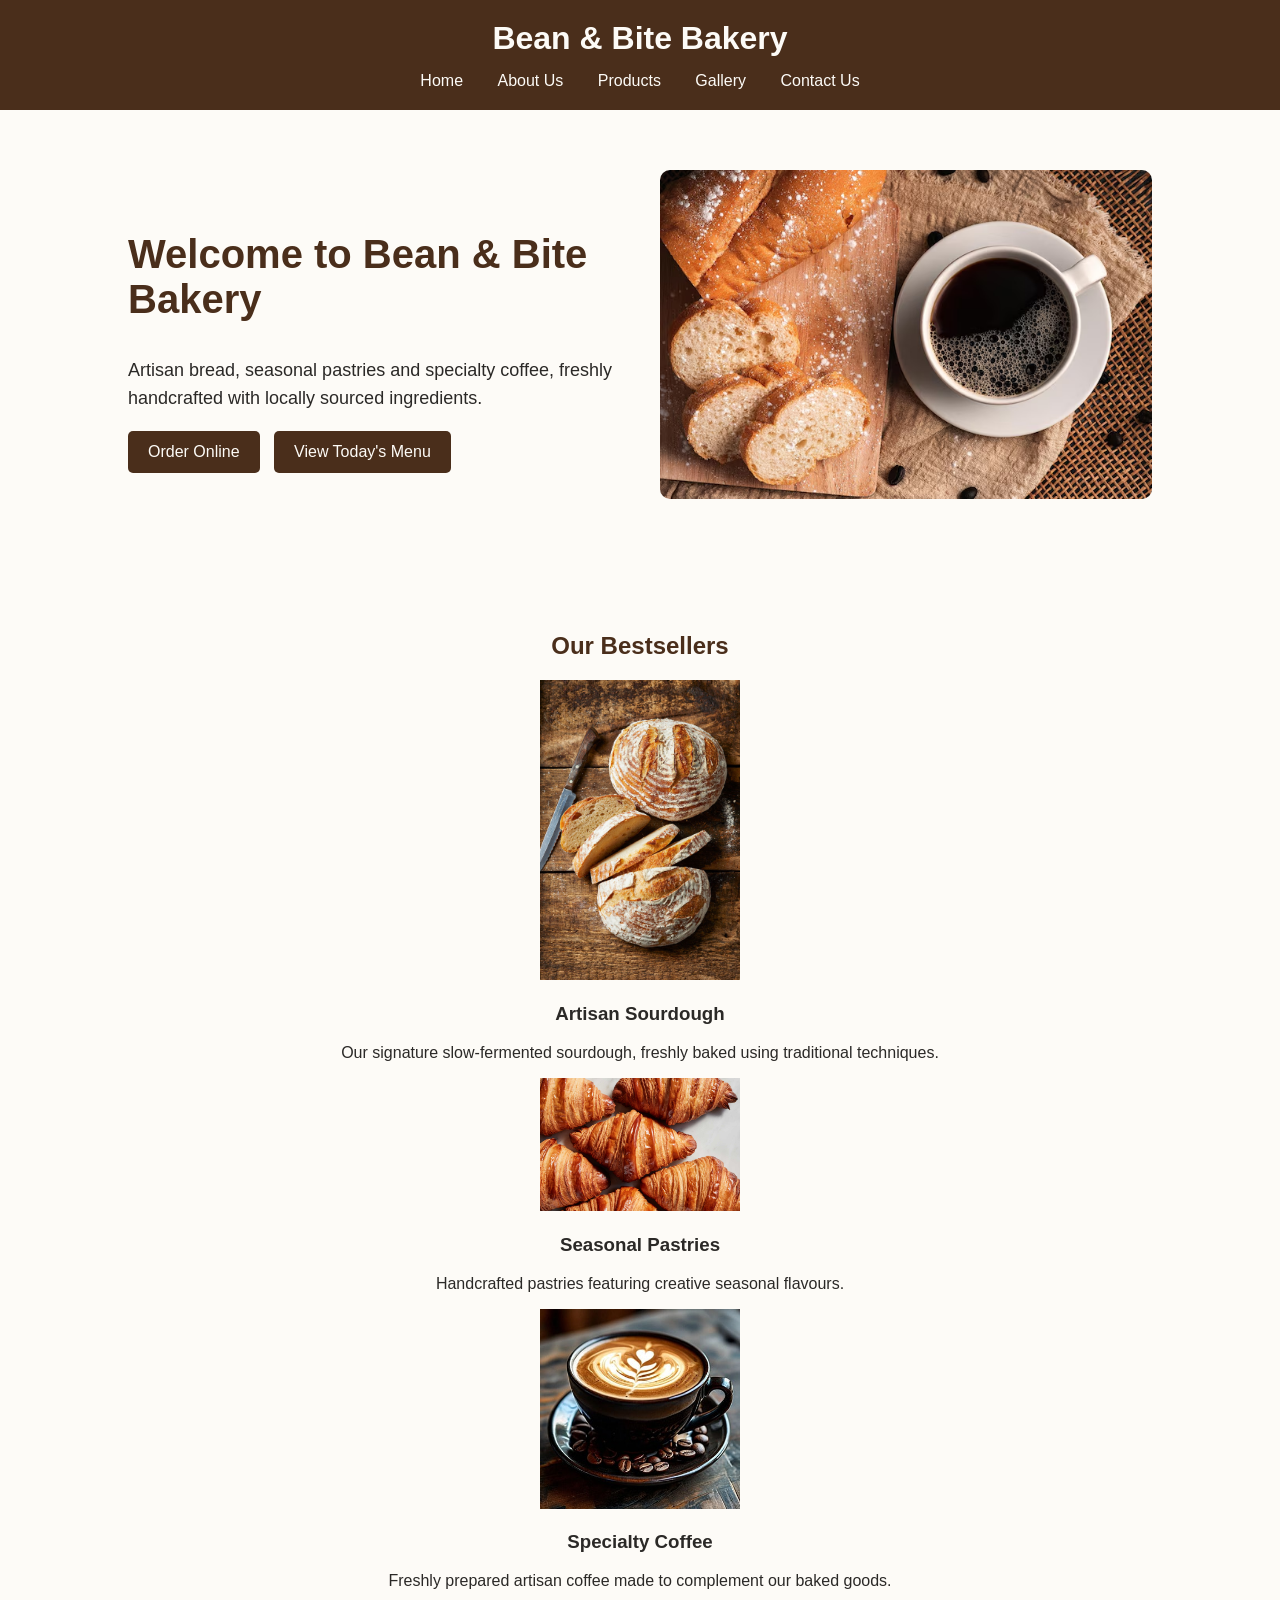
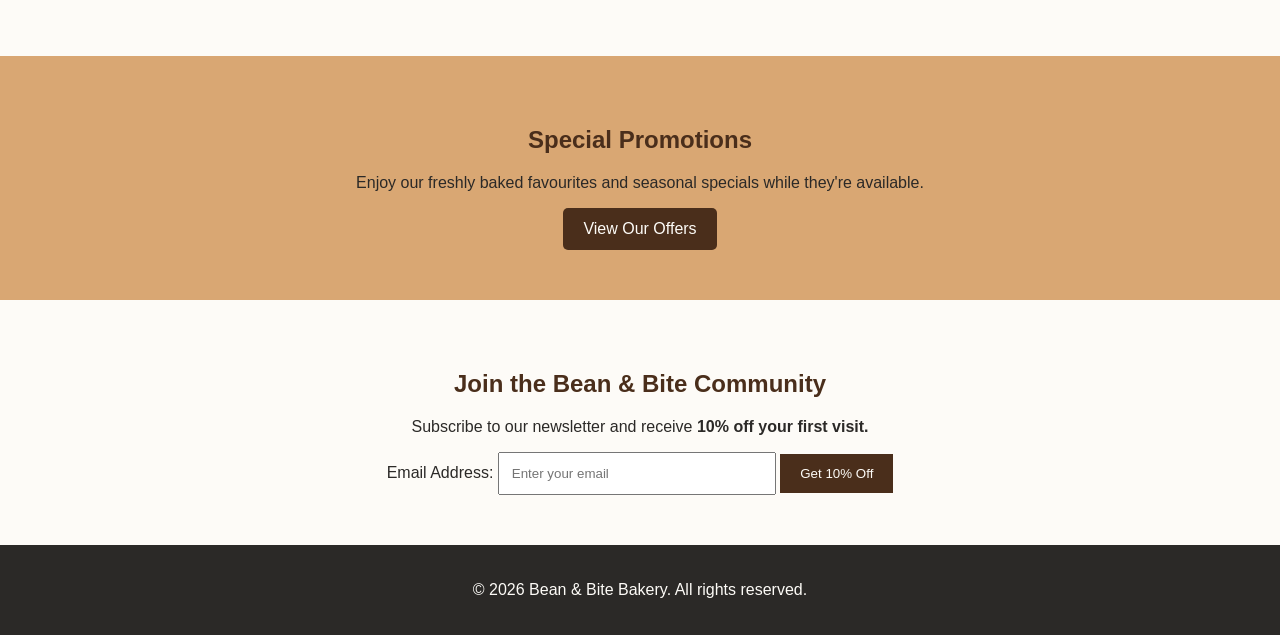
==== HTML/index.html @ b0cefe85 "Add files via upload project upload" ====
<!DOCTYPE html>
<html lang="en">

<head>
    <meta charset="UTF-8">
    <meta name="viewport" content="width=device-width, initial-scale=1.0">
    <title>Bean & Bite Bakery</title>

    <link rel="stylesheet" href="../CSS/style.css">

</head>

<body>

    <!-- Header and Navigation -->
    <header>
        <h1>Bean & Bite Bakery</h1>

        <nav>
            <a href="index.html">Home</a>
            <a href="about.html">About Us</a>
            <a href="products.html">Products</a>
            <a href="gallery.html">Gallery</a>
            <a href="contact.html">Contact Us</a>
        </nav>
    </header>

    <!-- Main Homepage Content -->
    <main>

        <!-- Banner -->
        <section class="banner">
            <div class="banner-content">
                <h2>Welcome to Bean & Bite Bakery</h2>

                <p>
                    Artisan bread, seasonal pastries and specialty coffee,
                    freshly handcrafted with locally sourced ingredients.
                </p>

                <a href="products.html">Order Online</a>
                <a href="products.html">View Today's Menu</a>
            </div>

            <div class="banner-image">
                <img src="../MEDIA/banner.jpg" alt="this is a picture of bread and coffee ">
            </div>
        </section>


        <!-- Bestsellers -->
        <section class="bestsellers">
            <h2>Our Bestsellers</h2>

            <div class="bread-image">
                <img src="../MEDIA/bread.jpg" alt="this is a picture of a sourdough" width="200">
    
                <h3>Artisan Sourdough</h3>
                <p>
                    Our signature slow-fermented sourdough,
                    freshly baked using traditional techniques.
                </p>
            </div>

            <div class="pastries-image">
                <img src="../MEDIA/pastries.jpg" alt = "this is a picture showing pastries"width="200">
                    
                <h3>Seasonal Pastries</h3>
                <p>
                    Handcrafted pastries featuring creative
                    seasonal flavours.
                </p>
            </div>

            <div class="coffee-image">
                <img src="../MEDIA/coffee.jpg" alt = "picture of a cofee" width="200">
                     
                <h3>Specialty Coffee</h3>
                <p>
                    Freshly prepared artisan coffee made to
                    complement our baked goods.
                </p>
            </div>
        </section>


        <!-- Promotions -->
        <section class="promotions">
            <h2>Special Promotions</h2>

            <p>
                Enjoy our freshly baked favourites and seasonal
                specials while they're available.
            </p>

            <a href="products.html">View Our Offers</a>
        </section>


        <!-- Newsletter Pop-up -->
        <section class="newsletter">
            <h2>Join the Bean & Bite Community</h2>

            <p>
                Subscribe to our newsletter and receive
                <strong>10% off your first visit.</strong>
            </p>

            <form>
                <label for="email">Email Address:</label>
                <input type="email" id="email" name="email"
                       placeholder="Enter your email" required>

                <button type="submit">Get 10% Off</button>
            </form>
        </section>

    </main>


    <!-- Footer -->
    <footer>
        <p>&copy; 2026 Bean & Bite Bakery. All rights reserved.</p>
    </footer>

</body>

</html>
---- CSS/style.css ----
/* Bean & Bite Bakery - Home Page */

body {
    margin: 0;
    background-color: #FDFBF7;
    color: #2B2927;
    font-family: Arial, sans-serif;
}

/* Header */
header {
    background-color: #4A2E1B;
    color: #FDFBF7;
    padding: 20px;
    text-align: center;
}

header h1 {
    margin: 0 0 15px;
}

/* Navigation */
nav a {
    color: #FDFBF7;
    text-decoration: none;
    margin: 0 15px;
}

nav a:hover {
    color: #D9A773;
}

/* Banner */
.banner {
    background-color: #FDFBF7;
    padding: 60px 10%;
    display: flex;
    align-items: center;
    justify-content: space-between;
    gap: 40px;
}

.banner-content {
    flex: 1;
}

.banner h2 {
    color: #4A2E1B;
    font-size: 40px;
}

.banner p {
    font-size: 18px;
    line-height: 1.6;
}

.banner a {
    display: inline-block;
    background-color: #4A2E1B;
    color: #FDFBF7;
    padding: 12px 20px;
    margin-right: 10px;
    text-decoration: none;
    border-radius: 5px;
}

.banner a:hover {
    background-color: #D9A773;
    color: #2B2927;
}

/* Banner Image */
.banner-image {
    flex: 1;
}

.banner-image img {
    width: 100%;
    max-width: 500px;
    border-radius: 10px;
}

/* Bestsellers */
.bestsellers {
    padding: 50px 10%;
    text-align: center;
}

.bestsellers h2,
.promotions h2,
.newsletter h2 {
    color: #4A2E1B;
}

.product {
    display: inline-block;
    width: 28%;
    margin: 1%;
    vertical-align: top;
}

.product img {
    width: 100%;
    border-radius: 10px;
}

/* Promotions */
.promotions {
    background-color: #D9A773;
    padding: 50px 10%;
    text-align: center;
}

.promotions a {
    display: inline-block;
    background-color: #4A2E1B;
    color: #FDFBF7;
    padding: 12px 20px;
    text-decoration: none;
    border-radius: 5px;
}

/* Newsletter */
.newsletter {
    padding: 50px 10%;
    text-align: center;
    background-color: #FDFBF7;
}

.newsletter input {
    padding: 12px;
    width: 250px;
}

.newsletter button {
    padding: 12px 20px;
    background-color: #4A2E1B;
    color: #FDFBF7;
    border: none;
    cursor: pointer;
}

.newsletter button:hover {
    background-color: #D9A773;
    color: #2B2927;
}

/* Footer */
footer {
    background-color: #2B2927;
    color: #FDFBF7;
    text-align: center;
    padding: 20px;
}

/* =========================
   ABOUT US PAGE
   ========================= */

.our-story,
.founders-journey,
.ingredient-sourcing,
.mission,
.vision {
    padding: 60px 10%;
    background-color: #FDFBF7;
}

.our-story h2,
.founders-journey h2,
.ingredient-sourcing h2,
.mission h2,
.vision h2 {
    color: #4A2E1B;
    font-size: 32px;
    margin-bottom: 20px;
}

.our-story p,
.founders-journey p,
.ingredient-sourcing p,
.mission p,
.vision p {
    color: #2B2927;
    font-size: 17px;
    line-height: 1.8;
    max-width: 900px;
}


/* Founder's Journey */
.founders-journey {
    background-color: #D9A773;
}


/* Mission */
.mission {
    background-color: #FDFBF7;
}


/* Vision */
.vision {
    background-color: #D9A773;
}

/* =========================
   PRODUCTS PAGE
========================= */

/* Products Introduction */
.products-intro {
    text-align: center;
    padding: 70px 10%;
    background-color: #FDFBF7;
}

.products-intro h2 {
    color: #4A2E1B;
    font-size: 42px;
    margin-bottom: 15px;
}

.products-intro p {
    color: #2B2927;
    font-size: 17px;
    line-height: 1.7;
    max-width: 750px;
    margin: auto;
}


/* Product Sections */
.coffee-menu,
.pastry-catalogue,
.sourdough-orders {
    padding: 70px 8%;
    background-color: #FDFBF7;
}

.coffee-menu h2,
.pastry-catalogue h2,
.sourdough-orders h2 {
    text-align: center;
    color: #4A2E1B;
    font-size: 34px;
    margin-bottom: 35px;
}


/* Product Grid */
.product-grid {
    display: grid;
    grid-template-columns: repeat(3, 1fr);
    gap: 30px;
    max-width: 1200px;
    margin: auto;
}


/* Product Cards */
.product-card {
    background-color: #FFFFFF;
    border-radius: 12px;
    overflow: hidden;
    text-align: center;
    padding-bottom: 25px;
    box-shadow: 0 4px 15px rgba(43, 41, 39, 0.12);
    transition: transform 0.3s ease;
}

.product-card:hover {
    transform: translateY(-6px);
}


/* Product Images */
.product-card img {
    width: 100%;
    height: 230px;
    object-fit: cover;
    display: block;
}


/* Product Names */
.product-card h3 {
    color: #4A2E1B;
    font-size: 22px;
    margin: 20px 15px 10px;
}


/* Product Description */
.product-card p {
    color: #2B2927;
    font-size: 15px;
    line-height: 1.6;
    margin: 10px 20px;
}


/* Prices */
.product-card .price {
    color: #4A2E1B;
    font-size: 21px;
    font-weight: bold;
    margin: 15px 0;
}


/* Buttons */
.product-card button {
    background-color: #4A2E1B;
    color: #FDFBF7;
    border: none;
    padding: 12px 25px;
    border-radius: 6px;
    font-size: 15px;
    cursor: pointer;
    transition: background-color 0.3s ease;
}

.product-card button:hover {
    background-color: #D9A773;
    color: #2B2927;
}


/* Pastry Section */
.pastry-catalogue {
    background-color: #D9A773;
}


/* Sourdough Section */
.sourdough-orders {
    background-color: #FDFBF7;
}


/* =========================
   MOBILE RESPONSIVE DESIGN
========================= */

@media (max-width: 768px) {

    .product-grid {
        grid-template-columns: 1fr;
    }

    .products-intro h2 {
        font-size: 34px;
    }

    .coffee-menu h2,
    .pastry-catalogue h2,
    .sourdough-orders h2 {
        font-size: 28px;
    }

    .product-card img {
        height: 220px;
    }
}
/* =========================
   GALLERY PAGE
========================= */

/* Gallery Introduction */
.gallery-intro {
    text-align: center;
    padding: 70px 10%;
    background-color: #FDFBF7;
}

.gallery-intro h2 {
    color: #4A2E1B;
    font-size: 42px;
    margin-bottom: 15px;
}

.gallery-intro p {
    color: #2B2927;
    font-size: 17px;
    line-height: 1.7;
    max-width: 750px;
    margin: auto;
}


/* Gallery Sections */
.photo-gallery,
.behind-scenes,
.customer-moments,
.bakery-interior {
    padding: 70px 8%;
}


/* Section Backgrounds */
.photo-gallery {
    background-color: #FDFBF7;
}

.behind-scenes {
    background-color: #D9A773;
}

.customer-moments {
    background-color: #FDFBF7;
}

.bakery-interior {
    background-color: #D9A773;
}


/* Section Headings */
.photo-gallery h2,
.behind-scenes h2,
.customer-moments h2,
.bakery-interior h2 {
    text-align: center;
    color: #4A2E1B;
    font-size: 34px;
    margin-bottom: 20px;
}


/* Section Paragraphs */
.behind-scenes > p,
.customer-moments > p,
.bakery-interior > p {
    text-align: center;
    color: #2B2927;
    font-size: 16px;
    line-height: 1.7;
    max-width: 750px;
    margin: 0 auto 35px;
}


/* Gallery Grid */
.gallery-grid {
    display: grid;
    grid-template-columns: repeat(3, 1fr);
    gap: 25px;
    max-width: 1200px;
    margin: auto;
}


/* Gallery Items */
.gallery-item {
    background-color: #FDFBF7;
    border-radius: 12px;
    overflow: hidden;
    box-shadow: 0 4px 15px rgba(43, 41, 39, 0.15);
}


/* Gallery Images */
.gallery-item img {
    width: 100%;
    height: 280px;
    object-fit: cover;
    display: block;
    transition: transform 0.4s ease;
}


/* Image Hover Effect */
.gallery-item:hover img {
    transform: scale(1.05);
}


/* =========================
   MOBILE GALLERY
========================= */

@media (max-width: 768px) {

    .gallery-intro h2 {
        font-size: 34px;
    }

    .photo-gallery h2,
    .behind-scenes h2,
    .customer-moments h2,
    .bakery-interior h2 {
        font-size: 28px;
    }

    .gallery-grid {
        grid-template-columns: 1fr;
    }

    .gallery-item img {
        height: 250px;
    }
}
/* =========================
   CONTACT PAGE
========================= */

/* Contact Introduction */
.contact-intro {
    text-align: center;
    padding: 70px 10%;
    background-color: #FDFBF7;
}

.contact-intro h2 {
    color: #4A2E1B;
    font-size: 42px;
    margin-bottom: 15px;
}

.contact-intro p {
    color: #2B2927;
    font-size: 17px;
    line-height: 1.7;
    max-width: 750px;
    margin: auto;
}


/* =========================
   LOCATIONS
========================= */

.locations-section {
    padding: 70px 8%;
    background-color: #D9A773;
}

.locations-section h2 {
    text-align: center;
    color: #4A2E1B;
    font-size: 34px;
    margin-bottom: 40px;
}

.locations {
    display: grid;
    grid-template-columns: repeat(2, 1fr);
    gap: 30px;
    max-width: 1100px;
    margin: auto;
}


/* Location Cards */
.location-card {
    background-color: #FDFBF7;
    padding: 35px;
    border-radius: 12px;
    box-shadow: 0 4px 15px rgba(43, 41, 39, 0.15);
}

.location-card h3 {
    color: #4A2E1B;
    font-size: 25px;
    margin-bottom: 15px;
}

.location-card h4 {
    color: #4A2E1B;
    margin-top: 25px;
    margin-bottom: 10px;
}

.location-card p {
    color: #2B2927;
    line-height: 1.7;
}


/* Directions Button */
.directions-button {
    display: inline-block;
    background-color: #4A2E1B;
    color: #FDFBF7;
    padding: 12px 22px;
    border-radius: 6px;
    text-decoration: none;
    margin-top: 15px;
    transition: 0.3s ease;
}

.directions-button:hover {
    background-color: #D9A773;
    color: #2B2927;
}


/* =========================
   MAP
========================= */

.map-section {
    padding: 70px 8%;
    background-color: #FDFBF7;
    text-align: center;
}

.map-section h2 {
    color: #4A2E1B;
    font-size: 34px;
    margin-bottom: 15px;
}

.map-section p {
    color: #2B2927;
    line-height: 1.7;
}

.map-container {
    max-width: 1100px;
    margin: 35px auto 20px;
    border-radius: 12px;
    overflow: hidden;
    box-shadow: 0 4px 15px rgba(43, 41, 39, 0.15);
}

.map-container iframe {
    width: 100%;
    display: block;
}

.map-note {
    font-size: 14px;
}


/* =========================
   OPENING HOURS
========================= */

.location-hours {
    padding: 60px 8%;
    background-color: #D9A773;
    text-align: center;
}

.location-hours h2 {
    color: #4A2E1B;
    font-size: 34px;
    margin-bottom: 25px;
}

.location-hours p {
    color: #2B2927;
    font-size: 16px;
    margin: 8px 0;
}


/* =========================
   INQUIRY FORM
========================= */

.inquiry-form {
    padding: 70px 8%;
    background-color: #FDFBF7;
}

.inquiry-form h2 {
    text-align: center;
    color: #4A2E1B;
    font-size: 34px;
    margin-bottom: 35px;
}

.inquiry-form form {
    max-width: 700px;
    margin: auto;
    display: flex;
    flex-direction: column;
}

.inquiry-form label {
    color: #4A2E1B;
    font-weight: bold;
    margin-bottom: 8px;
    margin-top: 18px;
}

.inquiry-form input,
.inquiry-form textarea {
    width: 100%;
    padding: 14px;
    border: 1px solid #D9A773;
    border-radius: 6px;
    background-color: #FFFFFF;
    color: #2B2927;
    font-size: 15px;
    box-sizing: border-box;
}

.inquiry-form textarea {
    resize: vertical;
}

.inquiry-form button {
    margin-top: 25px;
    padding: 14px;
    background-color: #4A2E1B;
    color: #FDFBF7;
    border: none;
    border-radius: 6px;
    font-size: 16px;
    cursor: pointer;
    transition: 0.3s ease;
}

.inquiry-form button:hover {
    background-color: #D9A773;
    color: #2B2927;
}


/* =========================
   CATERING
========================= */

.catering {
    padding: 70px 10%;
    background-color: #D9A773;
    text-align: center;
}

.catering h2 {
    color: #4A2E1B;
    font-size: 34px;
    margin-bottom: 20px;
}

.catering p {
    color: #2B2927;
    max-width: 750px;
    margin: 10px auto;
    line-height: 1.7;
}

.catering a {
    display: inline-block;
    margin-top: 20px;
    background-color: #4A2E1B;
    color: #FDFBF7;
    padding: 13px 25px;
    border-radius: 6px;
    text-decoration: none;
}

.catering a:hover {
    background-color: #FDFBF7;
    color: #4A2E1B;
}


/* =========================
   CONTACT DETAILS
========================= */

.contact-details {
    padding: 60px 8%;
    background-color: #FDFBF7;
    text-align: center;
}

.contact-details h2 {
    color: #4A2E1B;
    font-size: 34px;
    margin-bottom: 25px;
}

.contact-details p {
    color: #2B2927;
    margin: 12px 0;
}

.contact-details a {
    color: #4A2E1B;
    text-decoration: none;
}

.contact-details a:hover {
    color: #D9A773;
}


/* =========================
   SOCIAL MEDIA
========================= */

.social-media {
    padding: 60px 8%;
    background-color: #4A2E1B;
    text-align: center;
}

.social-media h2 {
    color: #D9A773;
    font-size: 34px;
    margin-bottom: 15px;
}

.social-media p {
    color: #FDFBF7;
    line-height: 1.7;
}

.social-media a {
    color: #D9A773;
    text-decoration: none;
    font-weight: bold;
    margin: 0 8px;
}

.social-media a:hover {
    color: #FDFBF7;
}


/* =========================
   MOBILE CONTACT PAGE
========================= */

@media (max-width: 768px) {

    .contact-intro h2 {
        font-size: 34px;
    }

    .locations {
        grid-template-columns: 1fr;
    }

    .locations-section h2,
    .map-section h2,
    .location-hours h2,
    .inquiry-form h2,
    .catering h2,
    .contact-details h2,
    .social-media h2 {
        font-size: 28px;
    }

    .location-card {
        padding: 25px;
    }

    .map-container iframe {
        height: 300px;
    }
}

/* =========================================
   CART PAGE
========================================= */

.cart-intro {
    text-align: center;
    padding: 70px 10%;
    background-color: #FDFBF7;
}

.cart-intro h2 {
    color: #4A2E1B;
    font-size: 42px;
    margin-bottom: 15px;
}

.cart-intro p {
    color: #2B2927;
    font-size: 17px;
    line-height: 1.7;
}


/* Cart Section */

.cart-section {
    padding: 60px 8%;
    background-color: #FDFBF7;
    max-width: 1100px;
    margin: auto;
}


/* Cart Items */

.cart-item {
    display: flex;
    align-items: center;
    gap: 30px;
    background-color: white;
    padding: 25px;
    margin-bottom: 25px;
    border-radius: 12px;
    box-shadow: 0 4px 15px rgba(43, 41, 39, 0.12);
}

.cart-item img {
    width: 180px;
    height: 140px;
    object-fit: cover;
    border-radius: 10px;
}

.cart-item-details {
    flex: 1;
}

.cart-item-details h3 {
    color: #4A2E1B;
    font-size: 24px;
    margin-bottom: 10px;
}

.cart-item-details p {
    color: #2B2927;
}

.cart-item-details label {
    color: #4A2E1B;
    font-weight: bold;
}

.cart-item-details input {
    width: 60px;
    padding: 8px;
    margin: 10px;
    border: 1px solid #D9A773;
    border-radius: 5px;
}


/* Remove Button */

.cart-item-details button {
    background-color: #4A2E1B;
    color: #FDFBF7;
    border: none;
    padding: 10px 15px;
    border-radius: 5px;
    cursor: pointer;
}

.cart-item-details button:hover {
    background-color: #D9A773;
    color: #2B2927;
}


/* Cart Summary */

.cart-summary {
    background-color: #D9A773;
    padding: 30px;
    border-radius: 12px;
    text-align: right;
    margin-top: 35px;
}

.cart-summary h2 {
    color: #4A2E1B;
}

.cart-summary p {
    color: #2B2927;
    font-size: 17px;
}

.checkout-button {
    display: inline-block;
    background-color: #4A2E1B;
    color: #FDFBF7;
    text-decoration: none;
    padding: 14px 25px;
    border-radius: 6px;
    margin-top: 15px;
}

.checkout-button:hover {
    background-color: #FDFBF7;
    color: #4A2E1B;
}


/* =========================================
   CHECKOUT PAGE
========================================= */

.checkout-intro {
    text-align: center;
    padding: 70px 10%;
    background-color: #FDFBF7;
}

.checkout-intro h2 {
    color: #4A2E1B;
    font-size: 42px;
    margin-bottom: 15px;
}

.checkout-intro p {
    color: #2B2927;
    font-size: 17px;
}


/* Checkout Layout */

.checkout-section {
    display: grid;
    grid-template-columns: 2fr 1fr;
    gap: 40px;
    padding: 60px 8%;
    background-color: #FDFBF7;
    max-width: 1200px;
    margin: auto;
}


/* Customer Details */

.customer-details {
    background-color: white;
    padding: 35px;
    border-radius: 12px;
    box-shadow: 0 4px 15px rgba(43, 41, 39, 0.12);
}

.customer-details h2 {
    color: #4A2E1B;
    margin-bottom: 25px;
}

.customer-details form {
    display: flex;
    flex-direction: column;
}

.customer-details label {
    color: #4A2E1B;
    font-weight: bold;
    margin-top: 18px;
    margin-bottom: 8px;
}

.customer-details input,
.customer-details select,
.customer-details textarea {
    padding: 13px;
    border: 1px solid #D9A773;
    border-radius: 6px;
    font-size: 15px;
    font-family: inherit;
    box-sizing: border-box;
}

.customer-details textarea {
    resize: vertical;
}


/* Payment */

.customer-details input[type="radio"] {
    width: auto;
    margin-right: 8px;
}


/* Place Order */

.place-order-button {
    margin-top: 25px;
    padding: 15px;
    background-color: #4A2E1B;
    color: #FDFBF7;
    border: none;
    border-radius: 6px;
    font-size: 16px;
    cursor: pointer;
}

.place-order-button:hover {
    background-color: #D9A773;
    color: #2B2927;
}


/* Order Summary */

.checkout-summary {
    background-color: #D9A773;
    padding: 30px;
    border-radius: 12px;
    height: fit-content;
}

.checkout-summary h2 {
    color: #4A2E1B;
    margin-bottom: 25px;
}

.summary-item {
    display: flex;
    justify-content: space-between;
    color: #2B2927;
}

.summary-total {
    color: #2B2927;
    font-size: 17px;
}


/* =========================================
   ORDER CONFIRMATION PAGE
========================================= */

.order-confirmation {
    background-color: #FDFBF7;
    padding: 80px 8%;
    min-height: 70vh;
}

.confirmation-box {
    max-width: 750px;
    margin: auto;
    background-color: white;
    padding: 50px;
    border-radius: 15px;
    text-align: center;
    box-shadow: 0 5px 20px rgba(43, 41, 39, 0.15);
}


/* Confirmation Icon */

.confirmation-icon {
    font-size: 60px;
    margin-bottom: 15px;
}


/* Confirmation Heading */

.confirmation-box h2 {
    color: #4A2E1B;
    font-size: 40px;
    margin-bottom: 15px;
}

.confirmation-box p {
    color: #2B2927;
    line-height: 1.7;
}

.thank-you {
    font-size: 19px;
    font-weight: bold;
}


/* Order Number */

.order-number {
    background-color: #D9A773;
    padding: 20px;
    margin: 30px 0;
    border-radius: 10px;
}

.order-number h3 {
    color: #4A2E1B;
}

.order-number p {
    font-size: 20px;
}


/* Confirmation Details */

.confirmation-details {
    padding: 25px;
    border: 1px solid #D9A773;
    border-radius: 10px;
    margin-bottom: 25px;
}

.confirmation-details h3 {
    color: #4A2E1B;
}

.confirmation-details hr {
    border: none;
    border-top: 1px solid #D9A773;
    margin: 20px 0;
}


/* Collection Information */

.collection-info {
    background-color: #FDFBF7;
    padding: 25px;
    border-radius: 10px;
    margin-bottom: 25px;
}

.collection-info h3 {
    color: #4A2E1B;
}


/* Confirmation Contact */

.confirmation-contact {
    margin-bottom: 30px;
}

.confirmation-contact a {
    color: #4A2E1B;
    text-decoration: none;
    font-weight: bold;
}


/* Back Home Button */

.back-home-button {
    display: inline-block;
    background-color: #4A2E1B;
    color: #FDFBF7;
    padding: 14px 28px;
    border-radius: 6px;
    text-decoration: none;
}

.back-home-button:hover {
    background-color: #D9A773;
    color: #2B2927;
}


/* =========================================
   MOBILE DESIGN
========================================= */

@media (max-width: 768px) {

    .cart-intro h2,
    .checkout-intro h2 {
        font-size: 34px;
    }

    .cart-item {
        flex-direction: column;
        align-items: flex-start;
    }

    .cart-item img {
        width: 100%;
        height: 220px;
    }

    .cart-summary {
        text-align: center;
    }

    .checkout-section {
        grid-template-columns: 1fr;
        padding: 40px 5%;
    }

    .customer-details {
        padding: 25px;
    }

    .checkout-summary {
        order: -1;
    }

    .confirmation-box {
        padding: 30px 20px;
    }

    .confirmation-box h2 {
        font-size: 32px;
    }

}
.checkout-button {
    display: inline-block !important;
    background-color: #4A2E1B !important;
    color: #FDFBF7 !important;
    padding: 15px 25px !important;
    border-radius: 6px;
    text-decoration: none;
    font-weight: bold;
    margin-top: 15px;
}

.Pre-Order-button {
    display: inline-block;
    padding: 10px 20px;
    background-color: #4A2E1B;
    color: white;
    text-decoration: none;
    border-radius: 5px;
    font-weight: bold;
    margin-top: 10px;
}

.Pre-Order-button {
    display: inline-block;
    padding: 10px 20px;
    background-color: #4A2E1B;
    color: white;
    text-decoration: none;
    border-radius: 5px;
    font-weight: bold;
    margin-top: 10px;
}

.Pre-Order-button {
    display: inline-block;
    padding: 10px 20px;
    background-color: #4A2E1B;
    color: white;
    text-decoration: none;
    border-radius: 5px;
    font-weight: bold;
    margin-top: 10px;
}

.Pre-Order-button:hover {
    opacity: 0.8;
}
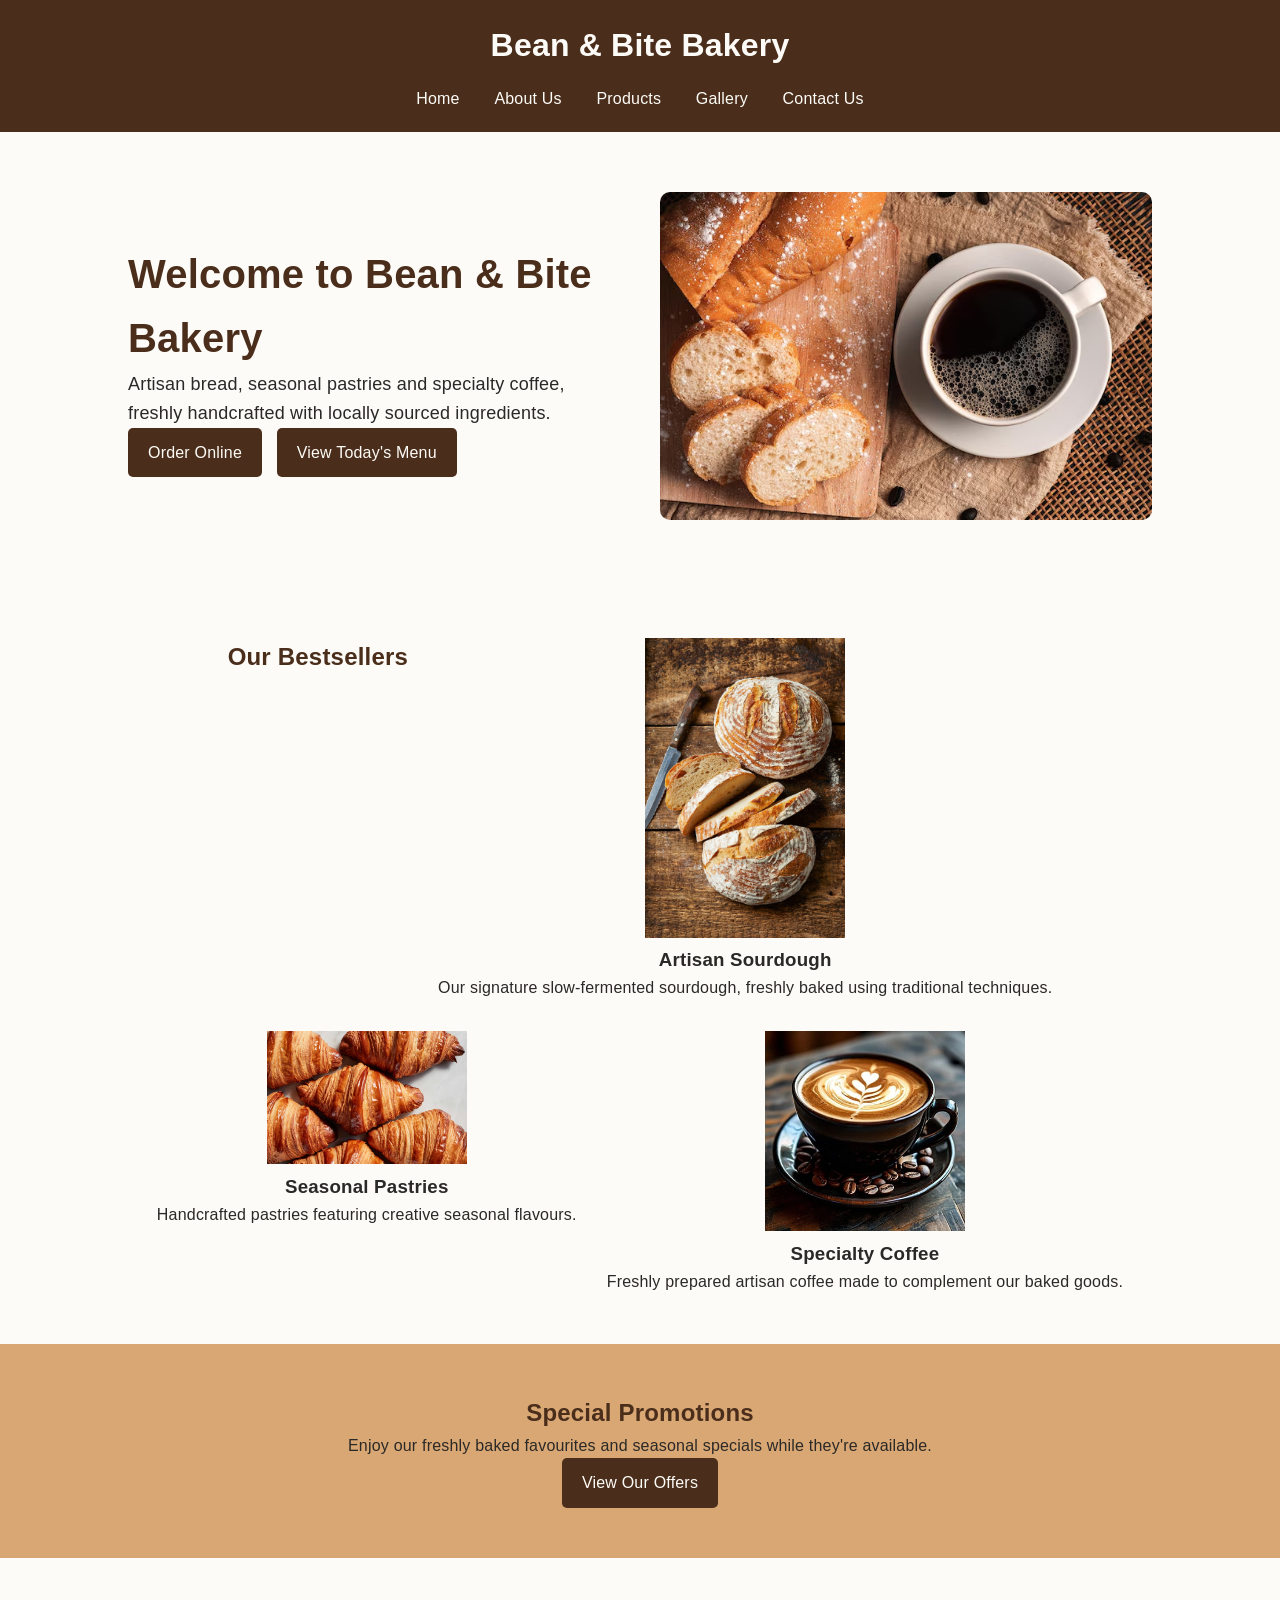
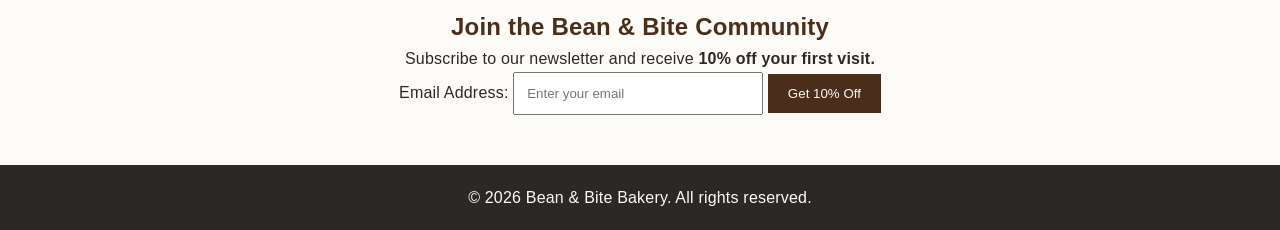
==== commit 1bd837ee: "Initial Upload" ====
--- a/HTML/index.html
+++ b/HTML/index.html
@@ -1,128 +1,128 @@
-<!DOCTYPE html>
-<html lang="en">
-
-<head>
-    <meta charset="UTF-8">
-    <meta name="viewport" content="width=device-width, initial-scale=1.0">
-    <title>Bean & Bite Bakery</title>
-
-    <link rel="stylesheet" href="../CSS/style.css">
-
-</head>
-
-<body>
-
-    <!-- Header and Navigation -->
-    <header>
-        <h1>Bean & Bite Bakery</h1>
-
-        <nav>
-            <a href="index.html">Home</a>
-            <a href="about.html">About Us</a>
-            <a href="products.html">Products</a>
-            <a href="gallery.html">Gallery</a>
-            <a href="contact.html">Contact Us</a>
-        </nav>
-    </header>
-
-    <!-- Main Homepage Content -->
-    <main>
-
-        <!-- Banner -->
-        <section class="banner">
-            <div class="banner-content">
-                <h2>Welcome to Bean & Bite Bakery</h2>
-
-                <p>
-                    Artisan bread, seasonal pastries and specialty coffee,
-                    freshly handcrafted with locally sourced ingredients.
-                </p>
-
-                <a href="products.html">Order Online</a>
-                <a href="products.html">View Today's Menu</a>
-            </div>
-
-            <div class="banner-image">
-                <img src="../MEDIA/banner.jpg" alt="this is a picture of bread and coffee ">
-            </div>
-        </section>
-
-
-        <!-- Bestsellers -->
-        <section class="bestsellers">
-            <h2>Our Bestsellers</h2>
-
-            <div class="bread-image">
-                <img src="../MEDIA/bread.jpg" alt="this is a picture of a sourdough" width="200">
-    
-                <h3>Artisan Sourdough</h3>
-                <p>
-                    Our signature slow-fermented sourdough,
-                    freshly baked using traditional techniques.
-                </p>
-            </div>
-
-            <div class="pastries-image">
-                <img src="../MEDIA/pastries.jpg" alt = "this is a picture showing pastries"width="200">
-                    
-                <h3>Seasonal Pastries</h3>
-                <p>
-                    Handcrafted pastries featuring creative
-                    seasonal flavours.
-                </p>
-            </div>
-
-            <div class="coffee-image">
-                <img src="../MEDIA/coffee.jpg" alt = "picture of a cofee" width="200">
-                     
-                <h3>Specialty Coffee</h3>
-                <p>
-                    Freshly prepared artisan coffee made to
-                    complement our baked goods.
-                </p>
-            </div>
-        </section>
-
-
-        <!-- Promotions -->
-        <section class="promotions">
-            <h2>Special Promotions</h2>
-
-            <p>
-                Enjoy our freshly baked favourites and seasonal
-                specials while they're available.
-            </p>
-
-            <a href="products.html">View Our Offers</a>
-        </section>
-
-
-        <!-- Newsletter Pop-up -->
-        <section class="newsletter">
-            <h2>Join the Bean & Bite Community</h2>
-
-            <p>
-                Subscribe to our newsletter and receive
-                <strong>10% off your first visit.</strong>
-            </p>
-
-            <form>
-                <label for="email">Email Address:</label>
-                <input type="email" id="email" name="email"
-                       placeholder="Enter your email" required>
-
-                <button type="submit">Get 10% Off</button>
-            </form>
-        </section>
-
-    </main>
-
-
-    <!-- Footer -->
-    <footer>
-        <p>&copy; 2026 Bean & Bite Bakery. All rights reserved.</p>
-    </footer>
-
-</body>
-
+<!DOCTYPE html>
+<html lang="en">
+
+<head>
+    <meta charset="UTF-8">
+    <meta name="viewport" content="width=device-width, initial-scale=1.0">
+    <title>Bean & Bite Bakery</title>
+
+    <link rel="stylesheet" href="../CSS/style.css">
+
+</head>
+
+<body>
+
+    <!-- Header and Navigation -->
+    <header>
+        <h1>Bean & Bite Bakery</h1>
+
+        <nav>
+            <a href="index.html">Home</a>
+            <a href="about.html">About Us</a>
+            <a href="products.html">Products</a>
+            <a href="gallery.html">Gallery</a>
+            <a href="contact.html">Contact Us</a>
+        </nav>
+    </header>
+
+    <!-- Main Homepage Content -->
+    <main>
+
+        <!-- Banner -->
+        <section class="banner">
+            <div class="banner-content">
+                <h2>Welcome to Bean & Bite Bakery</h2>
+
+                <p>
+                    Artisan bread, seasonal pastries and specialty coffee,
+                    freshly handcrafted with locally sourced ingredients.
+                </p>
+
+                <a href="products.html">Order Online</a>
+                <a href="products.html">View Today's Menu</a>
+            </div>
+
+            <div class="banner-image">
+                <img src="../MEDIA/banner.jpg" alt="this is a picture of bread and coffee ">
+            </div>
+        </section>
+
+
+        <!-- Bestsellers -->
+        <section class="bestsellers">
+            <h2>Our Bestsellers</h2>
+
+            <div class="bread-image">
+                <img src="../MEDIA/bread.jpg" alt="this is a picture of a sourdough" width="200">
+    
+                <h3>Artisan Sourdough</h3>
+                <p>
+                    Our signature slow-fermented sourdough,
+                    freshly baked using traditional techniques.
+                </p>
+            </div>
+
+            <div class="pastries-image">
+                <img src="../MEDIA/pastries.jpg" alt = "this is a picture showing pastries"width="200">
+                    
+                <h3>Seasonal Pastries</h3>
+                <p>
+                    Handcrafted pastries featuring creative
+                    seasonal flavours.
+                </p>
+            </div>
+
+            <div class="coffee-image">
+                <img src="../MEDIA/coffee.jpg" alt = "picture of a cofee" width="200">
+                     
+                <h3>Specialty Coffee</h3>
+                <p>
+                    Freshly prepared artisan coffee made to
+                    complement our baked goods.
+                </p>
+            </div>
+        </section>
+
+
+        <!-- Promotions -->
+        <section class="promotions">
+            <h2>Special Promotions</h2>
+
+            <p>
+                Enjoy our freshly baked favourites and seasonal
+                specials while they're available.
+            </p>
+
+            <a href="products.html">View Our Offers</a>
+        </section>
+
+
+        <!-- Newsletter Pop-up -->
+        <section class="newsletter">
+            <h2>Join the Bean & Bite Community</h2>
+
+            <p>
+                Subscribe to our newsletter and receive
+                <strong>10% off your first visit.</strong>
+            </p>
+
+            <form>
+                <label for="email">Email Address:</label>
+                <input type="email" id="email" name="email"
+                       placeholder="Enter your email" required>
+
+                <button type="submit">Get 10% Off</button>
+            </form>
+        </section>
+
+    </main>
+
+
+    <!-- Footer -->
+    <footer>
+        <p>&copy; 2026 Bean & Bite Bakery. All rights reserved.</p>
+    </footer>
+
+</body>
+
 </html>
--- a/CSS/style.css
+++ b/CSS/style.css
@@ -1,1348 +1,1411 @@
-/* Bean & Bite Bakery - Home Page */
-
-body {
-    margin: 0;
-    background-color: #FDFBF7;
-    color: #2B2927;
-    font-family: Arial, sans-serif;
-}
-
-/* Header */
-header {
-    background-color: #4A2E1B;
-    color: #FDFBF7;
-    padding: 20px;
-    text-align: center;
-}
-
-header h1 {
-    margin: 0 0 15px;
-}
-
-/* Navigation */
-nav a {
-    color: #FDFBF7;
-    text-decoration: none;
-    margin: 0 15px;
-}
-
-nav a:hover {
-    color: #D9A773;
-}
-
-/* Banner */
-.banner {
-    background-color: #FDFBF7;
-    padding: 60px 10%;
-    display: flex;
-    align-items: center;
-    justify-content: space-between;
-    gap: 40px;
-}
-
-.banner-content {
-    flex: 1;
-}
-
-.banner h2 {
-    color: #4A2E1B;
-    font-size: 40px;
-}
-
-.banner p {
-    font-size: 18px;
-    line-height: 1.6;
-}
-
-.banner a {
-    display: inline-block;
-    background-color: #4A2E1B;
-    color: #FDFBF7;
-    padding: 12px 20px;
-    margin-right: 10px;
-    text-decoration: none;
-    border-radius: 5px;
-}
-
-.banner a:hover {
-    background-color: #D9A773;
-    color: #2B2927;
-}
-
-/* Banner Image */
-.banner-image {
-    flex: 1;
-}
-
-.banner-image img {
-    width: 100%;
-    max-width: 500px;
-    border-radius: 10px;
-}
-
-/* Bestsellers */
-.bestsellers {
-    padding: 50px 10%;
-    text-align: center;
-}
-
-.bestsellers h2,
-.promotions h2,
-.newsletter h2 {
-    color: #4A2E1B;
-}
-
-.product {
-    display: inline-block;
-    width: 28%;
-    margin: 1%;
-    vertical-align: top;
-}
-
-.product img {
-    width: 100%;
-    border-radius: 10px;
-}
-
-/* Promotions */
-.promotions {
-    background-color: #D9A773;
-    padding: 50px 10%;
-    text-align: center;
-}
-
-.promotions a {
-    display: inline-block;
-    background-color: #4A2E1B;
-    color: #FDFBF7;
-    padding: 12px 20px;
-    text-decoration: none;
-    border-radius: 5px;
-}
-
-/* Newsletter */
-.newsletter {
-    padding: 50px 10%;
-    text-align: center;
-    background-color: #FDFBF7;
-}
-
-.newsletter input {
-    padding: 12px;
-    width: 250px;
-}
-
-.newsletter button {
-    padding: 12px 20px;
-    background-color: #4A2E1B;
-    color: #FDFBF7;
-    border: none;
-    cursor: pointer;
-}
-
-.newsletter button:hover {
-    background-color: #D9A773;
-    color: #2B2927;
-}
-
-/* Footer */
-footer {
-    background-color: #2B2927;
-    color: #FDFBF7;
-    text-align: center;
-    padding: 20px;
-}
-
-/* =========================
-   ABOUT US PAGE
-   ========================= */
-
-.our-story,
-.founders-journey,
-.ingredient-sourcing,
-.mission,
-.vision {
-    padding: 60px 10%;
-    background-color: #FDFBF7;
-}
-
-.our-story h2,
-.founders-journey h2,
-.ingredient-sourcing h2,
-.mission h2,
-.vision h2 {
-    color: #4A2E1B;
-    font-size: 32px;
-    margin-bottom: 20px;
-}
-
-.our-story p,
-.founders-journey p,
-.ingredient-sourcing p,
-.mission p,
-.vision p {
-    color: #2B2927;
-    font-size: 17px;
-    line-height: 1.8;
-    max-width: 900px;
-}
-
-
-/* Founder's Journey */
-.founders-journey {
-    background-color: #D9A773;
-}
-
-
-/* Mission */
-.mission {
-    background-color: #FDFBF7;
-}
-
-
-/* Vision */
-.vision {
-    background-color: #D9A773;
-}
-
-/* =========================
-   PRODUCTS PAGE
-========================= */
-
-/* Products Introduction */
-.products-intro {
-    text-align: center;
-    padding: 70px 10%;
-    background-color: #FDFBF7;
-}
-
-.products-intro h2 {
-    color: #4A2E1B;
-    font-size: 42px;
-    margin-bottom: 15px;
-}
-
-.products-intro p {
-    color: #2B2927;
-    font-size: 17px;
-    line-height: 1.7;
-    max-width: 750px;
-    margin: auto;
-}
-
-
-/* Product Sections */
-.coffee-menu,
-.pastry-catalogue,
-.sourdough-orders {
-    padding: 70px 8%;
-    background-color: #FDFBF7;
-}
-
-.coffee-menu h2,
-.pastry-catalogue h2,
-.sourdough-orders h2 {
-    text-align: center;
-    color: #4A2E1B;
-    font-size: 34px;
-    margin-bottom: 35px;
-}
-
-
-/* Product Grid */
-.product-grid {
-    display: grid;
-    grid-template-columns: repeat(3, 1fr);
-    gap: 30px;
-    max-width: 1200px;
-    margin: auto;
-}
-
-
-/* Product Cards */
-.product-card {
-    background-color: #FFFFFF;
-    border-radius: 12px;
-    overflow: hidden;
-    text-align: center;
-    padding-bottom: 25px;
-    box-shadow: 0 4px 15px rgba(43, 41, 39, 0.12);
-    transition: transform 0.3s ease;
-}
-
-.product-card:hover {
-    transform: translateY(-6px);
-}
-
-
-/* Product Images */
-.product-card img {
-    width: 100%;
-    height: 230px;
-    object-fit: cover;
-    display: block;
-}
-
-
-/* Product Names */
-.product-card h3 {
-    color: #4A2E1B;
-    font-size: 22px;
-    margin: 20px 15px 10px;
-}
-
-
-/* Product Description */
-.product-card p {
-    color: #2B2927;
-    font-size: 15px;
-    line-height: 1.6;
-    margin: 10px 20px;
-}
-
-
-/* Prices */
-.product-card .price {
-    color: #4A2E1B;
-    font-size: 21px;
-    font-weight: bold;
-    margin: 15px 0;
-}
-
-
-/* Buttons */
-.product-card button {
-    background-color: #4A2E1B;
-    color: #FDFBF7;
-    border: none;
-    padding: 12px 25px;
-    border-radius: 6px;
-    font-size: 15px;
-    cursor: pointer;
-    transition: background-color 0.3s ease;
-}
-
-.product-card button:hover {
-    background-color: #D9A773;
-    color: #2B2927;
-}
-
-
-/* Pastry Section */
-.pastry-catalogue {
-    background-color: #D9A773;
-}
-
-
-/* Sourdough Section */
-.sourdough-orders {
-    background-color: #FDFBF7;
-}
-
-
-/* =========================
-   MOBILE RESPONSIVE DESIGN
-========================= */
-
-@media (max-width: 768px) {
-
-    .product-grid {
-        grid-template-columns: 1fr;
-    }
-
-    .products-intro h2 {
-        font-size: 34px;
-    }
-
-    .coffee-menu h2,
-    .pastry-catalogue h2,
-    .sourdough-orders h2 {
-        font-size: 28px;
-    }
-
-    .product-card img {
-        height: 220px;
-    }
-}
-/* =========================
-   GALLERY PAGE
-========================= */
-
-/* Gallery Introduction */
-.gallery-intro {
-    text-align: center;
-    padding: 70px 10%;
-    background-color: #FDFBF7;
-}
-
-.gallery-intro h2 {
-    color: #4A2E1B;
-    font-size: 42px;
-    margin-bottom: 15px;
-}
-
-.gallery-intro p {
-    color: #2B2927;
-    font-size: 17px;
-    line-height: 1.7;
-    max-width: 750px;
-    margin: auto;
-}
-
-
-/* Gallery Sections */
-.photo-gallery,
-.behind-scenes,
-.customer-moments,
-.bakery-interior {
-    padding: 70px 8%;
-}
-
-
-/* Section Backgrounds */
-.photo-gallery {
-    background-color: #FDFBF7;
-}
-
-.behind-scenes {
-    background-color: #D9A773;
-}
-
-.customer-moments {
-    background-color: #FDFBF7;
-}
-
-.bakery-interior {
-    background-color: #D9A773;
-}
-
-
-/* Section Headings */
-.photo-gallery h2,
-.behind-scenes h2,
-.customer-moments h2,
-.bakery-interior h2 {
-    text-align: center;
-    color: #4A2E1B;
-    font-size: 34px;
-    margin-bottom: 20px;
-}
-
-
-/* Section Paragraphs */
-.behind-scenes > p,
-.customer-moments > p,
-.bakery-interior > p {
-    text-align: center;
-    color: #2B2927;
-    font-size: 16px;
-    line-height: 1.7;
-    max-width: 750px;
-    margin: 0 auto 35px;
-}
-
-
-/* Gallery Grid */
-.gallery-grid {
-    display: grid;
-    grid-template-columns: repeat(3, 1fr);
-    gap: 25px;
-    max-width: 1200px;
-    margin: auto;
-}
-
-
-/* Gallery Items */
-.gallery-item {
-    background-color: #FDFBF7;
-    border-radius: 12px;
-    overflow: hidden;
-    box-shadow: 0 4px 15px rgba(43, 41, 39, 0.15);
-}
-
-
-/* Gallery Images */
-.gallery-item img {
-    width: 100%;
-    height: 280px;
-    object-fit: cover;
-    display: block;
-    transition: transform 0.4s ease;
-}
-
-
-/* Image Hover Effect */
-.gallery-item:hover img {
-    transform: scale(1.05);
-}
-
-
-/* =========================
-   MOBILE GALLERY
-========================= */
-
-@media (max-width: 768px) {
-
-    .gallery-intro h2 {
-        font-size: 34px;
-    }
-
-    .photo-gallery h2,
-    .behind-scenes h2,
-    .customer-moments h2,
-    .bakery-interior h2 {
-        font-size: 28px;
-    }
-
-    .gallery-grid {
-        grid-template-columns: 1fr;
-    }
-
-    .gallery-item img {
-        height: 250px;
-    }
-}
-/* =========================
-   CONTACT PAGE
-========================= */
-
-/* Contact Introduction */
-.contact-intro {
-    text-align: center;
-    padding: 70px 10%;
-    background-color: #FDFBF7;
-}
-
-.contact-intro h2 {
-    color: #4A2E1B;
-    font-size: 42px;
-    margin-bottom: 15px;
-}
-
-.contact-intro p {
-    color: #2B2927;
-    font-size: 17px;
-    line-height: 1.7;
-    max-width: 750px;
-    margin: auto;
-}
-
-
-/* =========================
-   LOCATIONS
-========================= */
-
-.locations-section {
-    padding: 70px 8%;
-    background-color: #D9A773;
-}
-
-.locations-section h2 {
-    text-align: center;
-    color: #4A2E1B;
-    font-size: 34px;
-    margin-bottom: 40px;
-}
-
-.locations {
-    display: grid;
-    grid-template-columns: repeat(2, 1fr);
-    gap: 30px;
-    max-width: 1100px;
-    margin: auto;
-}
-
-
-/* Location Cards */
-.location-card {
-    background-color: #FDFBF7;
-    padding: 35px;
-    border-radius: 12px;
-    box-shadow: 0 4px 15px rgba(43, 41, 39, 0.15);
-}
-
-.location-card h3 {
-    color: #4A2E1B;
-    font-size: 25px;
-    margin-bottom: 15px;
-}
-
-.location-card h4 {
-    color: #4A2E1B;
-    margin-top: 25px;
-    margin-bottom: 10px;
-}
-
-.location-card p {
-    color: #2B2927;
-    line-height: 1.7;
-}
-
-
-/* Directions Button */
-.directions-button {
-    display: inline-block;
-    background-color: #4A2E1B;
-    color: #FDFBF7;
-    padding: 12px 22px;
-    border-radius: 6px;
-    text-decoration: none;
-    margin-top: 15px;
-    transition: 0.3s ease;
-}
-
-.directions-button:hover {
-    background-color: #D9A773;
-    color: #2B2927;
-}
-
-
-/* =========================
-   MAP
-========================= */
-
-.map-section {
-    padding: 70px 8%;
-    background-color: #FDFBF7;
-    text-align: center;
-}
-
-.map-section h2 {
-    color: #4A2E1B;
-    font-size: 34px;
-    margin-bottom: 15px;
-}
-
-.map-section p {
-    color: #2B2927;
-    line-height: 1.7;
-}
-
-.map-container {
-    max-width: 1100px;
-    margin: 35px auto 20px;
-    border-radius: 12px;
-    overflow: hidden;
-    box-shadow: 0 4px 15px rgba(43, 41, 39, 0.15);
-}
-
-.map-container iframe {
-    width: 100%;
-    display: block;
-}
-
-.map-note {
-    font-size: 14px;
-}
-
-
-/* =========================
-   OPENING HOURS
-========================= */
-
-.location-hours {
-    padding: 60px 8%;
-    background-color: #D9A773;
-    text-align: center;
-}
-
-.location-hours h2 {
-    color: #4A2E1B;
-    font-size: 34px;
-    margin-bottom: 25px;
-}
-
-.location-hours p {
-    color: #2B2927;
-    font-size: 16px;
-    margin: 8px 0;
-}
-
-
-/* =========================
-   INQUIRY FORM
-========================= */
-
-.inquiry-form {
-    padding: 70px 8%;
-    background-color: #FDFBF7;
-}
-
-.inquiry-form h2 {
-    text-align: center;
-    color: #4A2E1B;
-    font-size: 34px;
-    margin-bottom: 35px;
-}
-
-.inquiry-form form {
-    max-width: 700px;
-    margin: auto;
-    display: flex;
-    flex-direction: column;
-}
-
-.inquiry-form label {
-    color: #4A2E1B;
-    font-weight: bold;
-    margin-bottom: 8px;
-    margin-top: 18px;
-}
-
-.inquiry-form input,
-.inquiry-form textarea {
-    width: 100%;
-    padding: 14px;
-    border: 1px solid #D9A773;
-    border-radius: 6px;
-    background-color: #FFFFFF;
-    color: #2B2927;
-    font-size: 15px;
-    box-sizing: border-box;
-}
-
-.inquiry-form textarea {
-    resize: vertical;
-}
-
-.inquiry-form button {
-    margin-top: 25px;
-    padding: 14px;
-    background-color: #4A2E1B;
-    color: #FDFBF7;
-    border: none;
-    border-radius: 6px;
-    font-size: 16px;
-    cursor: pointer;
-    transition: 0.3s ease;
-}
-
-.inquiry-form button:hover {
-    background-color: #D9A773;
-    color: #2B2927;
-}
-
-
-/* =========================
-   CATERING
-========================= */
-
-.catering {
-    padding: 70px 10%;
-    background-color: #D9A773;
-    text-align: center;
-}
-
-.catering h2 {
-    color: #4A2E1B;
-    font-size: 34px;
-    margin-bottom: 20px;
-}
-
-.catering p {
-    color: #2B2927;
-    max-width: 750px;
-    margin: 10px auto;
-    line-height: 1.7;
-}
-
-.catering a {
-    display: inline-block;
-    margin-top: 20px;
-    background-color: #4A2E1B;
-    color: #FDFBF7;
-    padding: 13px 25px;
-    border-radius: 6px;
-    text-decoration: none;
-}
-
-.catering a:hover {
-    background-color: #FDFBF7;
-    color: #4A2E1B;
-}
-
-
-/* =========================
-   CONTACT DETAILS
-========================= */
-
-.contact-details {
-    padding: 60px 8%;
-    background-color: #FDFBF7;
-    text-align: center;
-}
-
-.contact-details h2 {
-    color: #4A2E1B;
-    font-size: 34px;
-    margin-bottom: 25px;
-}
-
-.contact-details p {
-    color: #2B2927;
-    margin: 12px 0;
-}
-
-.contact-details a {
-    color: #4A2E1B;
-    text-decoration: none;
-}
-
-.contact-details a:hover {
-    color: #D9A773;
-}
-
-
-/* =========================
-   SOCIAL MEDIA
-========================= */
-
-.social-media {
-    padding: 60px 8%;
-    background-color: #4A2E1B;
-    text-align: center;
-}
-
-.social-media h2 {
-    color: #D9A773;
-    font-size: 34px;
-    margin-bottom: 15px;
-}
-
-.social-media p {
-    color: #FDFBF7;
-    line-height: 1.7;
-}
-
-.social-media a {
-    color: #D9A773;
-    text-decoration: none;
-    font-weight: bold;
-    margin: 0 8px;
-}
-
-.social-media a:hover {
-    color: #FDFBF7;
-}
-
-
-/* =========================
-   MOBILE CONTACT PAGE
-========================= */
-
-@media (max-width: 768px) {
-
-    .contact-intro h2 {
-        font-size: 34px;
-    }
-
-    .locations {
-        grid-template-columns: 1fr;
-    }
-
-    .locations-section h2,
-    .map-section h2,
-    .location-hours h2,
-    .inquiry-form h2,
-    .catering h2,
-    .contact-details h2,
-    .social-media h2 {
-        font-size: 28px;
-    }
-
-    .location-card {
-        padding: 25px;
-    }
-
-    .map-container iframe {
-        height: 300px;
-    }
-}
-
-/* =========================================
-   CART PAGE
-========================================= */
-
-.cart-intro {
-    text-align: center;
-    padding: 70px 10%;
-    background-color: #FDFBF7;
-}
-
-.cart-intro h2 {
-    color: #4A2E1B;
-    font-size: 42px;
-    margin-bottom: 15px;
-}
-
-.cart-intro p {
-    color: #2B2927;
-    font-size: 17px;
-    line-height: 1.7;
-}
-
-
-/* Cart Section */
-
-.cart-section {
-    padding: 60px 8%;
-    background-color: #FDFBF7;
-    max-width: 1100px;
-    margin: auto;
-}
-
-
-/* Cart Items */
-
-.cart-item {
-    display: flex;
-    align-items: center;
-    gap: 30px;
-    background-color: white;
-    padding: 25px;
-    margin-bottom: 25px;
-    border-radius: 12px;
-    box-shadow: 0 4px 15px rgba(43, 41, 39, 0.12);
-}
-
-.cart-item img {
-    width: 180px;
-    height: 140px;
-    object-fit: cover;
-    border-radius: 10px;
-}
-
-.cart-item-details {
-    flex: 1;
-}
-
-.cart-item-details h3 {
-    color: #4A2E1B;
-    font-size: 24px;
-    margin-bottom: 10px;
-}
-
-.cart-item-details p {
-    color: #2B2927;
-}
-
-.cart-item-details label {
-    color: #4A2E1B;
-    font-weight: bold;
-}
-
-.cart-item-details input {
-    width: 60px;
-    padding: 8px;
-    margin: 10px;
-    border: 1px solid #D9A773;
-    border-radius: 5px;
-}
-
-
-/* Remove Button */
-
-.cart-item-details button {
-    background-color: #4A2E1B;
-    color: #FDFBF7;
-    border: none;
-    padding: 10px 15px;
-    border-radius: 5px;
-    cursor: pointer;
-}
-
-.cart-item-details button:hover {
-    background-color: #D9A773;
-    color: #2B2927;
-}
-
-
-/* Cart Summary */
-
-.cart-summary {
-    background-color: #D9A773;
-    padding: 30px;
-    border-radius: 12px;
-    text-align: right;
-    margin-top: 35px;
-}
-
-.cart-summary h2 {
-    color: #4A2E1B;
-}
-
-.cart-summary p {
-    color: #2B2927;
-    font-size: 17px;
-}
-
-.checkout-button {
-    display: inline-block;
-    background-color: #4A2E1B;
-    color: #FDFBF7;
-    text-decoration: none;
-    padding: 14px 25px;
-    border-radius: 6px;
-    margin-top: 15px;
-}
-
-.checkout-button:hover {
-    background-color: #FDFBF7;
-    color: #4A2E1B;
-}
-
-
-/* =========================================
-   CHECKOUT PAGE
-========================================= */
-
-.checkout-intro {
-    text-align: center;
-    padding: 70px 10%;
-    background-color: #FDFBF7;
-}
-
-.checkout-intro h2 {
-    color: #4A2E1B;
-    font-size: 42px;
-    margin-bottom: 15px;
-}
-
-.checkout-intro p {
-    color: #2B2927;
-    font-size: 17px;
-}
-
-
-/* Checkout Layout */
-
-.checkout-section {
-    display: grid;
-    grid-template-columns: 2fr 1fr;
-    gap: 40px;
-    padding: 60px 8%;
-    background-color: #FDFBF7;
-    max-width: 1200px;
-    margin: auto;
-}
-
-
-/* Customer Details */
-
-.customer-details {
-    background-color: white;
-    padding: 35px;
-    border-radius: 12px;
-    box-shadow: 0 4px 15px rgba(43, 41, 39, 0.12);
-}
-
-.customer-details h2 {
-    color: #4A2E1B;
-    margin-bottom: 25px;
-}
-
-.customer-details form {
-    display: flex;
-    flex-direction: column;
-}
-
-.customer-details label {
-    color: #4A2E1B;
-    font-weight: bold;
-    margin-top: 18px;
-    margin-bottom: 8px;
-}
-
-.customer-details input,
-.customer-details select,
-.customer-details textarea {
-    padding: 13px;
-    border: 1px solid #D9A773;
-    border-radius: 6px;
-    font-size: 15px;
-    font-family: inherit;
-    box-sizing: border-box;
-}
-
-.customer-details textarea {
-    resize: vertical;
-}
-
-
-/* Payment */
-
-.customer-details input[type="radio"] {
-    width: auto;
-    margin-right: 8px;
-}
-
-
-/* Place Order */
-
-.place-order-button {
-    margin-top: 25px;
-    padding: 15px;
-    background-color: #4A2E1B;
-    color: #FDFBF7;
-    border: none;
-    border-radius: 6px;
-    font-size: 16px;
-    cursor: pointer;
-}
-
-.place-order-button:hover {
-    background-color: #D9A773;
-    color: #2B2927;
-}
-
-
-/* Order Summary */
-
-.checkout-summary {
-    background-color: #D9A773;
-    padding: 30px;
-    border-radius: 12px;
-    height: fit-content;
-}
-
-.checkout-summary h2 {
-    color: #4A2E1B;
-    margin-bottom: 25px;
-}
-
-.summary-item {
-    display: flex;
-    justify-content: space-between;
-    color: #2B2927;
-}
-
-.summary-total {
-    color: #2B2927;
-    font-size: 17px;
-}
-
-
-/* =========================================
-   ORDER CONFIRMATION PAGE
-========================================= */
-
-.order-confirmation {
-    background-color: #FDFBF7;
-    padding: 80px 8%;
-    min-height: 70vh;
-}
-
-.confirmation-box {
-    max-width: 750px;
-    margin: auto;
-    background-color: white;
-    padding: 50px;
-    border-radius: 15px;
-    text-align: center;
-    box-shadow: 0 5px 20px rgba(43, 41, 39, 0.15);
-}
-
-
-/* Confirmation Icon */
-
-.confirmation-icon {
-    font-size: 60px;
-    margin-bottom: 15px;
-}
-
-
-/* Confirmation Heading */
-
-.confirmation-box h2 {
-    color: #4A2E1B;
-    font-size: 40px;
-    margin-bottom: 15px;
-}
-
-.confirmation-box p {
-    color: #2B2927;
-    line-height: 1.7;
-}
-
-.thank-you {
-    font-size: 19px;
-    font-weight: bold;
-}
-
-
-/* Order Number */
-
-.order-number {
-    background-color: #D9A773;
-    padding: 20px;
-    margin: 30px 0;
-    border-radius: 10px;
-}
-
-.order-number h3 {
-    color: #4A2E1B;
-}
-
-.order-number p {
-    font-size: 20px;
-}
-
-
-/* Confirmation Details */
-
-.confirmation-details {
-    padding: 25px;
-    border: 1px solid #D9A773;
-    border-radius: 10px;
-    margin-bottom: 25px;
-}
-
-.confirmation-details h3 {
-    color: #4A2E1B;
-}
-
-.confirmation-details hr {
-    border: none;
-    border-top: 1px solid #D9A773;
-    margin: 20px 0;
-}
-
-
-/* Collection Information */
-
-.collection-info {
-    background-color: #FDFBF7;
-    padding: 25px;
-    border-radius: 10px;
-    margin-bottom: 25px;
-}
-
-.collection-info h3 {
-    color: #4A2E1B;
-}
-
-
-/* Confirmation Contact */
-
-.confirmation-contact {
-    margin-bottom: 30px;
-}
-
-.confirmation-contact a {
-    color: #4A2E1B;
-    text-decoration: none;
-    font-weight: bold;
-}
-
-
-/* Back Home Button */
-
-.back-home-button {
-    display: inline-block;
-    background-color: #4A2E1B;
-    color: #FDFBF7;
-    padding: 14px 28px;
-    border-radius: 6px;
-    text-decoration: none;
-}
-
-.back-home-button:hover {
-    background-color: #D9A773;
-    color: #2B2927;
-}
-
-
-/* =========================================
-   MOBILE DESIGN
-========================================= */
-
-@media (max-width: 768px) {
-
-    .cart-intro h2,
-    .checkout-intro h2 {
-        font-size: 34px;
-    }
-
-    .cart-item {
-        flex-direction: column;
-        align-items: flex-start;
-    }
-
-    .cart-item img {
-        width: 100%;
-        height: 220px;
-    }
-
-    .cart-summary {
-        text-align: center;
-    }
-
-    .checkout-section {
-        grid-template-columns: 1fr;
-        padding: 40px 5%;
-    }
-
-    .customer-details {
-        padding: 25px;
-    }
-
-    .checkout-summary {
-        order: -1;
-    }
-
-    .confirmation-box {
-        padding: 30px 20px;
-    }
-
-    .confirmation-box h2 {
-        font-size: 32px;
-    }
-
-}
-.checkout-button {
-    display: inline-block !important;
-    background-color: #4A2E1B !important;
-    color: #FDFBF7 !important;
-    padding: 15px 25px !important;
-    border-radius: 6px;
-    text-decoration: none;
-    font-weight: bold;
-    margin-top: 15px;
-}
-
-.Pre-Order-button {
-    display: inline-block;
-    padding: 10px 20px;
-    background-color: #4A2E1B;
-    color: white;
-    text-decoration: none;
-    border-radius: 5px;
-    font-weight: bold;
-    margin-top: 10px;
-}
-
-.Pre-Order-button {
-    display: inline-block;
-    padding: 10px 20px;
-    background-color: #4A2E1B;
-    color: white;
-    text-decoration: none;
-    border-radius: 5px;
-    font-weight: bold;
-    margin-top: 10px;
-}
-
-.Pre-Order-button {
-    display: inline-block;
-    padding: 10px 20px;
-    background-color: #4A2E1B;
-    color: white;
-    text-decoration: none;
-    border-radius: 5px;
-    font-weight: bold;
-    margin-top: 10px;
-}
-
-.Pre-Order-button:hover {
-    opacity: 0.8;
-}
+/* =========================
+   CSS RESET
+========================= */
+
+* {
+    margin: 0;
+    padding: 0;
+    box-sizing: border-box;
+}
+
+/* Bean & Bite Bakery - Home Page */
+
+body {
+    margin: 0;
+    background-color: #FDFBF7;
+    color: #2B2927;
+    font-family: Arial, sans-serif;
+    font-size: 1rem;
+    line-height: 1.6;
+    font-weight: 400;
+    letter-spacing: 0.2px;
+}
+
+/* Header */
+header {
+    background-color: #4A2E1B;
+    color: #FDFBF7;
+    padding: 20px;
+    text-align: center;
+}
+
+header h1 {
+    margin: 0 0 15px;
+}
+
+/* Navigation */
+nav a {
+    color: #FDFBF7;
+    text-decoration: none;
+    margin: 0 15px;
+}
+
+nav a:hover {
+    color: #D9A773;
+}
+
+/* Banner */
+.banner {
+    background-color: #FDFBF7;
+    padding: 60px 10%;
+    display: flex;
+    align-items: center;
+    justify-content: space-between;
+    gap: 40px;
+}
+
+.banner-content {
+    flex: 1;
+}
+
+.banner h2 {
+    color: #4A2E1B;
+    font-size: 40px;
+}
+
+.banner p {
+    font-size: 18px;
+    line-height: 1.6;
+}
+
+.banner a {
+    display: inline-block;
+    background-color: #4A2E1B;
+    color: #FDFBF7;
+    padding: 12px 20px;
+    margin-right: 10px;
+    text-decoration: none;
+    border-radius: 5px;
+}
+
+.banner a:hover {
+    background-color: #D9A773;
+    color: #2B2927;
+}
+
+/* Banner Image */
+.banner-image {
+    flex: 1;
+}
+
+.banner-image img {
+    width: 100%;
+    max-width: 500px;
+    border-radius: 10px;
+}
+
+/* Bestsellers */
+.bestsellers {
+    padding: 50px 10%;
+    text-align: center;
+    display: flex;
+    flex-wrap: wrap;
+    justify-content: center;
+    align-items: flex-start;
+    gap: 30px;
+}
+
+.bestsellers h2,
+.promotions h2,
+.newsletter h2 {
+    color: #4A2E1B;
+}
+
+.product {
+    display: inline-block;
+    width: 28%;
+    margin: 1%;
+    vertical-align: top;
+}
+
+.product img {
+    width: 100%;
+    border-radius: 10px;
+}
+
+/* Promotions */
+.promotions {
+    background-color: #D9A773;
+    padding: 50px 10%;
+    text-align: center;
+}
+
+.promotions a {
+    display: inline-block;
+    background-color: #4A2E1B;
+    color: #FDFBF7;
+    padding: 12px 20px;
+    text-decoration: none;
+    border-radius: 5px;
+}
+
+/* Newsletter */
+.newsletter {
+    padding: 50px 10%;
+    text-align: center;
+    background-color: #FDFBF7;
+}
+
+.newsletter input {
+    padding: 12px;
+    width: 250px;
+}
+
+.newsletter button {
+    padding: 12px 20px;
+    background-color: #4A2E1B;
+    color: #FDFBF7;
+    border: none;
+    cursor: pointer;
+}
+
+.newsletter button:hover {
+    background-color: #D9A773;
+    color: #2B2927;
+}
+
+/* Footer */
+footer {
+    background-color: #2B2927;
+    color: #FDFBF7;
+    text-align: center;
+    padding: 20px;
+}
+
+/* =========================
+   ABOUT US PAGE
+   ========================= */
+
+.our-story,
+.founders-journey,
+.ingredient-sourcing,
+.mission,
+.vision {
+    padding: 60px 10%;
+    background-color: #FDFBF7;
+}
+
+.our-story h2,
+.founders-journey h2,
+.ingredient-sourcing h2,
+.mission h2,
+.vision h2 {
+    color: #4A2E1B;
+    font-size: 32px;
+    margin-bottom: 20px;
+}
+
+.our-story p,
+.founders-journey p,
+.ingredient-sourcing p,
+.mission p,
+.vision p {
+    color: #2B2927;
+    font-size: 17px;
+    line-height: 1.8;
+    max-width: 900px;
+}
+
+
+/* Founder's Journey */
+.founders-journey {
+    background-color: #D9A773;
+}
+
+
+/* Mission */
+.mission {
+    background-color: #FDFBF7;
+}
+
+
+/* Vision */
+.vision {
+    background-color: #D9A773;
+}
+
+/* =========================
+   PRODUCTS PAGE
+========================= */
+
+/* Products Introduction */
+.products-intro {
+    text-align: center;
+    padding: 4.375rem 10%;
+    background-color: #FDFBF7;
+}
+
+.products-intro h2 {
+    color: #4A2E1B;
+    font-size: 2.625rem;
+    margin-bottom: 15px;
+}
+
+.products-intro p {
+    color: #2B2927;
+    font-size: 17px;
+    line-height: 1.7;
+    max-width: 750px;
+    margin: auto;
+}
+
+
+/* Product Sections */
+.coffee-menu,
+.pastry-catalogue,
+.sourdough-orders {
+    padding: 70px 8%;
+    background-color: #FDFBF7;
+}
+
+.coffee-menu h2,
+.pastry-catalogue h2,
+.sourdough-orders h2 {
+    text-align: center;
+    color: #4A2E1B;
+    font-size: 34px;
+    margin-bottom: 35px;
+}
+
+
+/* Product Grid */
+.product-grid {
+    display: grid;
+    grid-template-columns: repeat(3, 1fr);
+    gap: 30px;
+    max-width: 1200px;
+    margin: auto;
+}
+
+
+/* Product Cards */
+.product-card {
+    background-color: #FFFFFF;
+    border-radius: 12px;
+    overflow: hidden;
+    text-align: center;
+    padding-bottom: 25px;
+    box-shadow: 0 4px 15px rgba(43, 41, 39, 0.12);
+    transition: transform 0.3s ease;
+}
+
+.product-card:hover {
+    transform: translateY(-6px);
+}
+
+
+/* Product Images */
+.product-card img {
+    width: 100%;
+    height: 230px;
+    object-fit: cover;
+    display: block;
+}
+
+
+/* Product Names */
+.product-card h3 {
+    color: #4A2E1B;
+    font-size: 22px;
+    margin: 20px 15px 10px;
+}
+
+
+/* Product Description */
+.product-card p {
+    color: #2B2927;
+    font-size: 15px;
+    line-height: 1.6;
+    margin: 10px 20px;
+}
+
+
+/* Prices */
+.product-card .price {
+    color: #4A2E1B;
+    font-size: 21px;
+    font-weight: bold;
+    margin: 15px 0;
+}
+
+
+/* Buttons */
+.product-card button {
+    background-color: #4A2E1B;
+    color: #FDFBF7;
+    border: none;
+    padding: 12px 25px;
+    border-radius: 6px;
+    font-size: 15px;
+    cursor: pointer;
+    transition: background-color 0.3s ease;
+}
+
+.product-card button:hover {
+    background-color: #D9A773;
+    color: #2B2927;
+}
+
+
+/* Pastry Section */
+.pastry-catalogue {
+    background-color: #D9A773;
+}
+
+
+/* Sourdough Section */
+.sourdough-orders {
+    background-color: #FDFBF7;
+}
+
+
+/* =========================
+   MOBILE RESPONSIVE DESIGN
+========================= */
+
+@media (max-width: 768px) {
+
+    .product-grid {
+        grid-template-columns: 1fr;
+    }
+
+    .products-intro h2 {
+        font-size: 34px;
+    }
+
+    .coffee-menu h2,
+    .pastry-catalogue h2,
+    .sourdough-orders h2 {
+        font-size: 28px;
+    }
+
+    .product-card img {
+        height: 220px;
+    }
+}
+/* =========================
+   GALLERY PAGE
+========================= */
+
+/* Gallery Introduction */
+.gallery-intro {
+    text-align: center;
+    padding: 70px 10%;
+    background-color: #FDFBF7;
+}
+
+.gallery-intro h2 {
+    color: #4A2E1B;
+    font-size: 42px;
+    margin-bottom: 15px;
+}
+
+.gallery-intro p {
+    color: #2B2927;
+    font-size: 17px;
+    line-height: 1.7;
+    max-width: 750px;
+    margin: auto;
+}
+
+
+/* Gallery Sections */
+.photo-gallery,
+.behind-scenes,
+.customer-moments,
+.bakery-interior {
+    padding: 70px 8%;
+}
+
+
+/* Section Backgrounds */
+.photo-gallery {
+    background-color: #FDFBF7;
+}
+
+.behind-scenes {
+    background-color: #D9A773;
+}
+
+.customer-moments {
+    background-color: #FDFBF7;
+}
+
+.bakery-interior {
+    background-color: #D9A773;
+}
+
+
+/* Section Headings */
+.photo-gallery h2,
+.behind-scenes h2,
+.customer-moments h2,
+.bakery-interior h2 {
+    text-align: center;
+    color: #4A2E1B;
+    font-size: 34px;
+    margin-bottom: 20px;
+}
+
+
+/* Section Paragraphs */
+.behind-scenes > p,
+.customer-moments > p,
+.bakery-interior > p {
+    text-align: center;
+    color: #2B2927;
+    font-size: 16px;
+    line-height: 1.7;
+    max-width: 750px;
+    margin: 0 auto 35px;
+}
+
+
+/* Gallery Grid */
+.gallery-grid {
+    display: grid;
+    grid-template-columns: repeat(3, 1fr);
+    gap: 25px;
+    max-width: 1200px;
+    margin: auto;
+}
+
+
+/* Gallery Items */
+.gallery-item {
+    background-color: #FDFBF7;
+    border-radius: 12px;
+    overflow: hidden;
+    box-shadow: 0 4px 15px rgba(43, 41, 39, 0.15);
+}
+
+
+/* Gallery Images */
+.gallery-item img {
+    width: 100%;
+    height: 280px;
+    object-fit: cover;
+    display: block;
+    transition: transform 0.4s ease;
+}
+
+
+/* Image Hover Effect */
+.gallery-item:hover img {
+    transform: scale(1.05);
+}
+
+
+/* =========================
+   MOBILE GALLERY
+========================= */
+
+@media (max-width: 768px) {
+
+    .gallery-intro h2 {
+        font-size: 34px;
+    }
+
+    .photo-gallery h2,
+    .behind-scenes h2,
+    .customer-moments h2,
+    .bakery-interior h2 {
+        font-size: 28px;
+    }
+
+    .gallery-grid {
+        grid-template-columns: 1fr;
+    }
+
+    .gallery-item img {
+        height: 250px;
+    }
+}
+/* =========================
+   CONTACT PAGE
+========================= */
+
+/* Contact Introduction */
+.contact-intro {
+    text-align: center;
+    padding: 70px 10%;
+    background-color: #FDFBF7;
+}
+
+.contact-intro h2 {
+    color: #4A2E1B;
+    font-size: 42px;
+    margin-bottom: 15px;
+}
+
+.contact-intro p {
+    color: #2B2927;
+    font-size: 17px;
+    line-height: 1.7;
+    max-width: 750px;
+    margin: auto;
+}
+
+
+/* =========================
+   LOCATIONS
+========================= */
+
+.locations-section {
+    padding: 70px 8%;
+    background-color: #D9A773;
+}
+
+.locations-section h2 {
+    text-align: center;
+    color: #4A2E1B;
+    font-size: 34px;
+    margin-bottom: 40px;
+}
+
+.locations {
+    display: grid;
+    grid-template-columns: repeat(2, 1fr);
+    gap: 30px;
+    max-width: 1100px;
+    margin: auto;
+}
+
+
+/* Location Cards */
+.location-card {
+    background-color: #FDFBF7;
+    padding: 35px;
+    border-radius: 12px;
+    box-shadow: 0 4px 15px rgba(43, 41, 39, 0.15);
+}
+
+.location-card h3 {
+    color: #4A2E1B;
+    font-size: 25px;
+    margin-bottom: 15px;
+}
+
+.location-card h4 {
+    color: #4A2E1B;
+    margin-top: 25px;
+    margin-bottom: 10px;
+}
+
+.location-card p {
+    color: #2B2927;
+    line-height: 1.7;
+}
+
+
+/* Directions Button */
+.directions-button {
+    display: inline-block;
+    background-color: #4A2E1B;
+    color: #FDFBF7;
+    padding: 12px 22px;
+    border-radius: 6px;
+    text-decoration: none;
+    margin-top: 15px;
+    transition: 0.3s ease;
+}
+
+.directions-button:hover {
+    background-color: #D9A773;
+    color: #2B2927;
+}
+
+
+/* =========================
+   MAP
+========================= */
+
+.map-section {
+    padding: 70px 8%;
+    background-color: #FDFBF7;
+    text-align: center;
+}
+
+.map-section h2 {
+    color: #4A2E1B;
+    font-size: 34px;
+    margin-bottom: 15px;
+}
+
+.map-section p {
+    color: #2B2927;
+    line-height: 1.7;
+}
+
+.map-container {
+    max-width: 1100px;
+    margin: 35px auto 20px;
+    border-radius: 12px;
+    overflow: hidden;
+    box-shadow: 0 4px 15px rgba(43, 41, 39, 0.15);
+}
+
+.map-container iframe {
+    width: 100%;
+    display: block;
+}
+
+.map-note {
+    font-size: 14px;
+}
+
+
+/* =========================
+   OPENING HOURS
+========================= */
+
+.location-hours {
+    padding: 60px 8%;
+    background-color: #D9A773;
+    text-align: center;
+}
+
+.location-hours h2 {
+    color: #4A2E1B;
+    font-size: 34px;
+    margin-bottom: 25px;
+}
+
+.location-hours p {
+    color: #2B2927;
+    font-size: 16px;
+    margin: 8px 0;
+}
+
+
+/* =========================
+   INQUIRY FORM
+========================= */
+
+.inquiry-form {
+    padding: 70px 8%;
+    background-color: #FDFBF7;
+}
+
+.inquiry-form h2 {
+    text-align: center;
+    color: #4A2E1B;
+    font-size: 34px;
+    margin-bottom: 35px;
+}
+
+.inquiry-form form {
+    max-width: 700px;
+    margin: auto;
+    display: flex;
+    flex-direction: column;
+}
+
+.inquiry-form label {
+    color: #4A2E1B;
+    font-weight: bold;
+    margin-bottom: 8px;
+    margin-top: 18px;
+}
+
+.inquiry-form input,
+.inquiry-form textarea {
+    width: 100%;
+    padding: 14px;
+    border: 1px solid #D9A773;
+    border-radius: 6px;
+    background-color: #FFFFFF;
+    color: #2B2927;
+    font-size: 15px;
+    box-sizing: border-box;
+}
+
+.inquiry-form textarea {
+    resize: vertical;
+}
+
+.inquiry-form button {
+    margin-top: 25px;
+    padding: 14px;
+    background-color: #4A2E1B;
+    color: #FDFBF7;
+    border: none;
+    border-radius: 6px;
+    font-size: 16px;
+    cursor: pointer;
+    transition: 0.3s ease;
+}
+
+.inquiry-form button:hover {
+    background-color: #D9A773;
+    color: #2B2927;
+}
+
+
+/* =========================
+   CATERING
+========================= */
+
+.catering {
+    padding: 70px 10%;
+    background-color: #D9A773;
+    text-align: center;
+}
+
+.catering h2 {
+    color: #4A2E1B;
+    font-size: 34px;
+    margin-bottom: 20px;
+}
+
+.catering p {
+    color: #2B2927;
+    max-width: 750px;
+    margin: 10px auto;
+    line-height: 1.7;
+}
+
+.catering a {
+    display: inline-block;
+    margin-top: 20px;
+    background-color: #4A2E1B;
+    color: #FDFBF7;
+    padding: 13px 25px;
+    border-radius: 6px;
+    text-decoration: none;
+}
+
+.catering a:hover {
+    background-color: #FDFBF7;
+    color: #4A2E1B;
+}
+
+
+/* =========================
+   CONTACT DETAILS
+========================= */
+
+.contact-details {
+    padding: 60px 8%;
+    background-color: #FDFBF7;
+    text-align: center;
+}
+
+.contact-details h2 {
+    color: #4A2E1B;
+    font-size: 34px;
+    margin-bottom: 25px;
+}
+
+.contact-details p {
+    color: #2B2927;
+    margin: 12px 0;
+}
+
+.contact-details a {
+    color: #4A2E1B;
+    text-decoration: none;
+}
+
+.contact-details a:hover {
+    color: #D9A773;
+}
+
+
+/* =========================
+   SOCIAL MEDIA
+========================= */
+
+.social-media {
+    padding: 60px 8%;
+    background-color: #4A2E1B;
+    text-align: center;
+}
+
+.social-media h2 {
+    color: #D9A773;
+    font-size: 34px;
+    margin-bottom: 15px;
+}
+
+.social-media p {
+    color: #FDFBF7;
+    line-height: 1.7;
+}
+
+.social-media a {
+    color: #D9A773;
+    text-decoration: none;
+    font-weight: bold;
+    margin: 0 8px;
+}
+
+.social-media a:hover {
+    color: #FDFBF7;
+}
+
+
+/* =========================
+   MOBILE CONTACT PAGE
+========================= */
+
+@media (max-width: 768px) {
+
+    .contact-intro h2 {
+        font-size: 34px;
+    }
+
+    .locations {
+        grid-template-columns: 1fr;
+    }
+
+    .locations-section h2,
+    .map-section h2,
+    .location-hours h2,
+    .inquiry-form h2,
+    .catering h2,
+    .contact-details h2,
+    .social-media h2 {
+        font-size: 28px;
+    }
+
+    .location-card {
+        padding: 25px;
+    }
+
+    .map-container iframe {
+        height: 300px;
+    }
+}
+
+/* =========================================
+   CART PAGE
+========================================= */
+
+.cart-intro {
+    text-align: center;
+    padding: 70px 10%;
+    background-color: #FDFBF7;
+}
+
+.cart-intro h2 {
+    color: #4A2E1B;
+    font-size: 42px;
+    margin-bottom: 15px;
+}
+
+.cart-intro p {
+    color: #2B2927;
+    font-size: 17px;
+    line-height: 1.7;
+}
+
+
+/* Cart Section */
+
+.cart-section {
+    padding: 60px 8%;
+    background-color: #FDFBF7;
+    max-width: 1100px;
+    margin: auto;
+}
+
+
+/* Cart Items */
+
+.cart-item {
+    display: flex;
+    align-items: center;
+    gap: 30px;
+    background-color: white;
+    padding: 25px;
+    margin-bottom: 25px;
+    border-radius: 12px;
+    box-shadow: 0 4px 15px rgba(43, 41, 39, 0.12);
+}
+
+.cart-item img {
+    width: 180px;
+    height: 140px;
+    object-fit: cover;
+    border-radius: 10px;
+}
+
+.cart-item-details {
+    flex: 1;
+}
+
+.cart-item-details h3 {
+    color: #4A2E1B;
+    font-size: 24px;
+    margin-bottom: 10px;
+}
+
+.cart-item-details p {
+    color: #2B2927;
+}
+
+.cart-item-details label {
+    color: #4A2E1B;
+    font-weight: bold;
+}
+
+.cart-item-details input {
+    width: 60px;
+    padding: 8px;
+    margin: 10px;
+    border: 1px solid #D9A773;
+    border-radius: 5px;
+}
+
+
+/* Remove Button */
+
+.cart-item-details button {
+    background-color: #4A2E1B;
+    color: #FDFBF7;
+    border: none;
+    padding: 10px 15px;
+    border-radius: 5px;
+    cursor: pointer;
+}
+
+.cart-item-details button:hover {
+    background-color: #D9A773;
+    color: #2B2927;
+}
+
+
+/* Cart Summary */
+
+.cart-summary {
+    background-color: #D9A773;
+    padding: 30px;
+    border-radius: 12px;
+    text-align: right;
+    margin-top: 35px;
+}
+
+.cart-summary h2 {
+    color: #4A2E1B;
+}
+
+.cart-summary p {
+    color: #2B2927;
+    font-size: 17px;
+}
+
+.checkout-button {
+    display: inline-block;
+    background-color: #4A2E1B;
+    color: #FDFBF7;
+    text-decoration: none;
+    padding: 14px 25px;
+    border-radius: 6px;
+    margin-top: 15px;
+}
+
+.checkout-button:hover {
+    background-color: #FDFBF7;
+    color: #4A2E1B;
+}
+
+
+/* =========================================
+   CHECKOUT PAGE
+========================================= */
+
+.checkout-intro {
+    text-align: center;
+    padding: 70px 10%;
+    background-color: #FDFBF7;
+}
+
+.checkout-intro h2 {
+    color: #4A2E1B;
+    font-size: 42px;
+    margin-bottom: 15px;
+}
+
+.checkout-intro p {
+    color: #2B2927;
+    font-size: 17px;
+}
+
+
+/* Checkout Layout */
+
+.checkout-section {
+    display: grid;
+    grid-template-columns: 2fr 1fr;
+    gap: 40px;
+    padding: 60px 8%;
+    background-color: #FDFBF7;
+    max-width: 1200px;
+    margin: auto;
+}
+
+
+/* Customer Details */
+
+.customer-details {
+    background-color: white;
+    padding: 35px;
+    border-radius: 12px;
+    box-shadow: 0 4px 15px rgba(43, 41, 39, 0.12);
+}
+
+.customer-details h2 {
+    color: #4A2E1B;
+    margin-bottom: 25px;
+}
+
+.customer-details form {
+    display: flex;
+    flex-direction: column;
+}
+
+.customer-details label {
+    color: #4A2E1B;
+    font-weight: bold;
+    margin-top: 18px;
+    margin-bottom: 8px;
+}
+
+.customer-details input,
+.customer-details select,
+.customer-details textarea {
+    padding: 13px;
+    border: 1px solid #D9A773;
+    border-radius: 6px;
+    font-size: 15px;
+    font-family: inherit;
+    box-sizing: border-box;
+}
+
+.customer-details textarea {
+    resize: vertical;
+}
+
+
+/* Payment */
+
+.customer-details input[type="radio"] {
+    width: auto;
+    margin-right: 8px;
+}
+
+
+/* Place Order */
+
+.place-order-button {
+    margin-top: 25px;
+    padding: 15px;
+    background-color: #4A2E1B;
+    color: #FDFBF7;
+    border: none;
+    border-radius: 6px;
+    font-size: 16px;
+    cursor: pointer;
+}
+
+.place-order-button:hover {
+    background-color: #D9A773;
+    color: #2B2927;
+}
+
+
+/* Order Summary */
+
+.checkout-summary {
+    background-color: #D9A773;
+    padding: 30px;
+    border-radius: 12px;
+    height: fit-content;
+}
+
+.checkout-summary h2 {
+    color: #4A2E1B;
+    margin-bottom: 25px;
+}
+
+.summary-item {
+    display: flex;
+    justify-content: space-between;
+    color: #2B2927;
+}
+
+.summary-total {
+    color: #2B2927;
+    font-size: 17px;
+}
+
+
+/* =========================================
+   ORDER CONFIRMATION PAGE
+========================================= */
+
+.order-confirmation {
+    background-color: #FDFBF7;
+    padding: 80px 8%;
+    min-height: 70vh;
+}
+
+.confirmation-box {
+    max-width: 750px;
+    margin: auto;
+    background-color: white;
+    padding: 50px;
+    border-radius: 15px;
+    text-align: center;
+    box-shadow: 0 5px 20px rgba(43, 41, 39, 0.15);
+}
+
+
+/* Confirmation Icon */
+
+.confirmation-icon {
+    font-size: 60px;
+    margin-bottom: 15px;
+}
+
+
+/* Confirmation Heading */
+
+.confirmation-box h2 {
+    color: #4A2E1B;
+    font-size: 40px;
+    margin-bottom: 15px;
+}
+
+.confirmation-box p {
+    color: #2B2927;
+    line-height: 1.7;
+}
+
+.thank-you {
+    font-size: 19px;
+    font-weight: bold;
+}
+
+
+/* Order Number */
+
+.order-number {
+    background-color: #D9A773;
+    padding: 20px;
+    margin: 30px 0;
+    border-radius: 10px;
+}
+
+.order-number h3 {
+    color: #4A2E1B;
+}
+
+.order-number p {
+    font-size: 20px;
+}
+
+
+/* Confirmation Details */
+
+.confirmation-details {
+    padding: 25px;
+    border: 1px solid #D9A773;
+    border-radius: 10px;
+    margin-bottom: 25px;
+}
+
+.confirmation-details h3 {
+    color: #4A2E1B;
+}
+
+.confirmation-details hr {
+    border: none;
+    border-top: 1px solid #D9A773;
+    margin: 20px 0;
+}
+
+
+/* Collection Information */
+
+.collection-info {
+    background-color: #FDFBF7;
+    padding: 25px;
+    border-radius: 10px;
+    margin-bottom: 25px;
+}
+
+.collection-info h3 {
+    color: #4A2E1B;
+}
+
+
+/* Confirmation Contact */
+
+.confirmation-contact {
+    margin-bottom: 30px;
+}
+
+.confirmation-contact a {
+    color: #4A2E1B;
+    text-decoration: none;
+    font-weight: bold;
+}
+
+
+/* Back Home Button */
+
+.back-home-button {
+    display: inline-block;
+    background-color: #4A2E1B;
+    color: #FDFBF7;
+    padding: 14px 28px;
+    border-radius: 6px;
+    text-decoration: none;
+}
+
+.back-home-button:hover {
+    background-color: #D9A773;
+    color: #2B2927;
+}
+
+
+/* =========================================
+   MOBILE DESIGN
+========================================= */
+
+@media (max-width: 768px) {
+
+    .cart-intro h2,
+    .checkout-intro h2 {
+        font-size: 34px;
+    }
+
+    .cart-item {
+        flex-direction: column;
+        align-items: flex-start;
+    }
+
+    .cart-item img {
+        width: 100%;
+        height: 220px;
+    }
+
+    .cart-summary {
+        text-align: center;
+    }
+
+    .checkout-section {
+        grid-template-columns: 1fr;
+        padding: 40px 5%;
+    }
+
+    .customer-details {
+        padding: 25px;
+    }
+
+    .checkout-summary {
+        order: -1;
+    }
+
+    .confirmation-box {
+        padding: 30px 20px;
+    }
+
+    .confirmation-box h2 {
+        font-size: 32px;
+    }
+
+}
+.checkout-button {
+    display: inline-block !important;
+    background-color: #4A2E1B !important;
+    color: #FDFBF7 !important;
+    padding: 15px 25px !important;
+    border-radius: 6px;
+    text-decoration: none;
+    font-weight: bold;
+    margin-top: 15px;
+}
+
+.Pre-Order-button {
+    display: inline-block;
+    padding: 10px 20px;
+    background-color: #4A2E1B;
+    color: white;
+    text-decoration: none;
+    border-radius: 5px;
+    font-weight: bold;
+    margin-top: 10px;
+}
+
+.Pre-Order-button {
+    display: inline-block;
+    padding: 10px 20px;
+    background-color: #4A2E1B;
+    color: white;
+    text-decoration: none;
+    border-radius: 5px;
+    font-weight: bold;
+    margin-top: 10px;
+}
+
+.Pre-Order-button {
+    display: inline-block;
+    padding: 10px 20px;
+    background-color: #4A2E1B;
+    color: white;
+    text-decoration: none;
+    border-radius: 5px;
+    font-weight: bold;
+    margin-top: 10px;
+}
+
+.Pre-Order-button:hover {
+    opacity: 0.8;
+}
+
+/* =========================
+   FOCUS STATES
+========================= */
+
+input:focus,
+textarea:focus,
+select:focus,
+button:focus {
+    outline: 2px solid #D9A773;
+    outline-offset: 2px;
+}
+/* Active button state */
+button:active,
+a:active {
+    transform: scale(0.98);
+}
+/* =========================
+   TABLET RESPONSIVE DESIGN
+========================= */
+
+@media (min-width: 769px) and (max-width: 1024px) {
+
+    .product-grid,
+    .gallery-grid {
+        grid-template-columns: repeat(2, 1fr);
+    }
+
+    .locations {
+        grid-template-columns: 1fr;
+    }
+
+    .banner {
+        gap: 25px;
+    }
+}
+/* =========================
+   RESPONSIVE IMAGES
+========================= */
+
+img {
+    max-width: 100%;
+    height: auto;
+}
